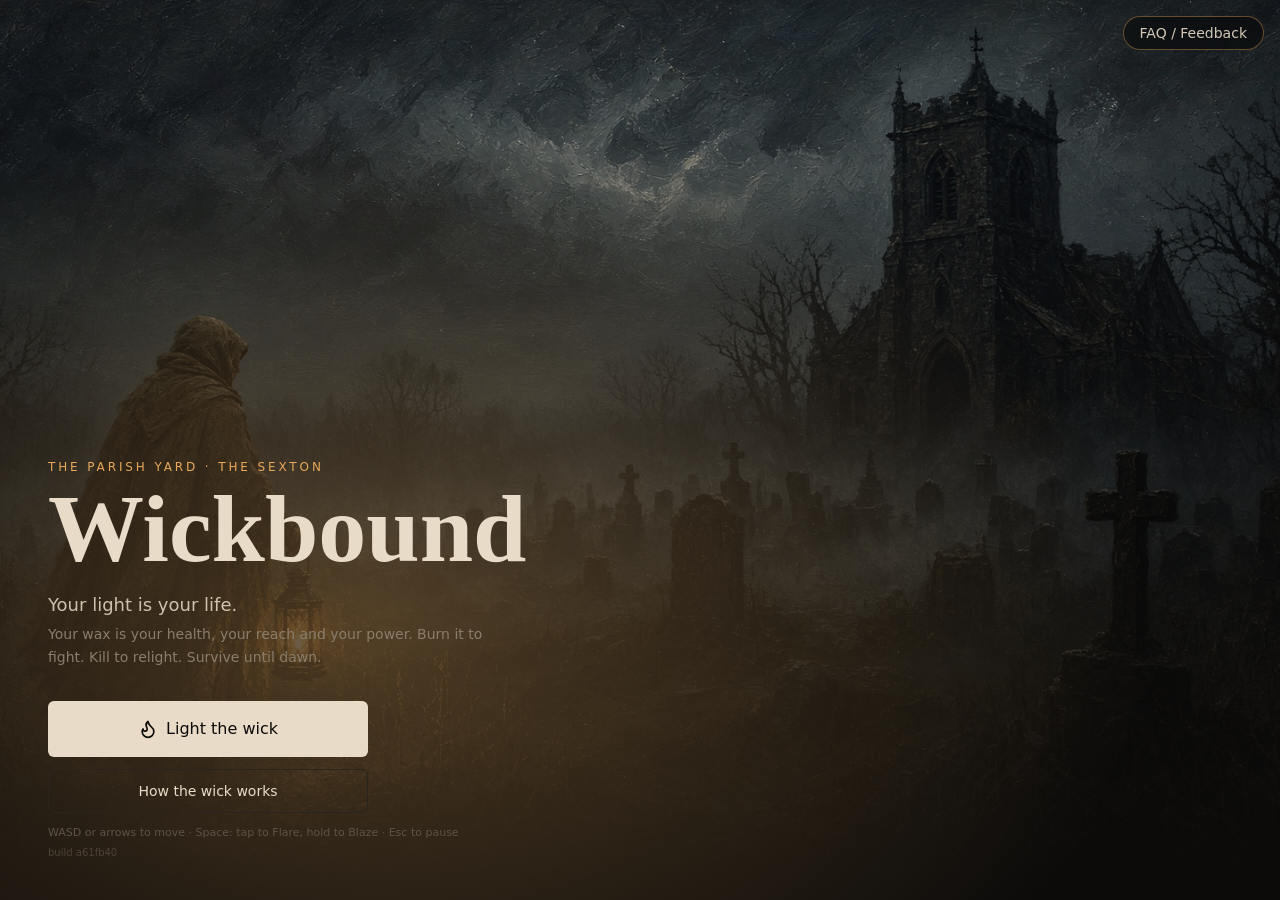
==== index.html @ 1c9b65f1 "Deploy playtest slice a61fb40" ====
<!doctype html>
<html lang="en">
  <head>
    <meta charset="utf-8" />
    <meta name="viewport" content="width=device-width, initial-scale=1, viewport-fit=cover" />
    <meta name="theme-color" content="#0c0b0a" />
    <meta name="description" content="Wickbound: your light is your life. Burn wax to fight, kill to relight, and survive the parish yard until dawn." />
    <title>Wickbound (playtest slice)</title>
    <link rel="icon" type="image/svg+xml" href="./favicon.svg" />
    <script type="module" crossorigin src="./assets/index-CONWJl7q.js"></script>
    <link rel="stylesheet" crossorigin href="./assets/index-BEbVkYG4.css">
  </head>
  <body>
    <div id="root"></div>
  </body>
</html>
---- assets/index-BEbVkYG4.css ----
/*! tailwindcss v4.3.3 | MIT License | https://tailwindcss.com */
@layer properties{@supports (((-webkit-hyphens:none)) and (not (margin-trim:inline))) or ((-moz-orient:inline) and (not (color:rgb(from red r g b)))){*,:before,:after,::backdrop{--tw-border-style:solid;--tw-gradient-position:initial;--tw-gradient-from:#0000;--tw-gradient-via:#0000;--tw-gradient-to:#0000;--tw-gradient-stops:initial;--tw-gradient-via-stops:initial;--tw-gradient-from-position:0%;--tw-gradient-via-position:50%;--tw-gradient-to-position:100%;--tw-leading:initial;--tw-font-weight:initial;--tw-tracking:initial;--tw-ordinal:initial;--tw-slashed-zero:initial;--tw-numeric-figure:initial;--tw-numeric-spacing:initial;--tw-numeric-fraction:initial;--tw-shadow:0 0 #0000;--tw-shadow-color:initial;--tw-shadow-alpha:100%;--tw-inset-shadow:0 0 #0000;--tw-inset-shadow-color:initial;--tw-inset-shadow-alpha:100%;--tw-ring-color:initial;--tw-ring-shadow:0 0 #0000;--tw-inset-ring-color:initial;--tw-inset-ring-shadow:0 0 #0000;--tw-ring-inset:initial;--tw-ring-offset-width:0px;--tw-ring-offset-color:#fff;--tw-ring-offset-shadow:0 0 #0000;--tw-outline-style:solid;--tw-blur:initial;--tw-brightness:initial;--tw-contrast:initial;--tw-grayscale:initial;--tw-hue-rotate:initial;--tw-invert:initial;--tw-opacity:initial;--tw-saturate:initial;--tw-sepia:initial;--tw-drop-shadow:initial;--tw-drop-shadow-color:initial;--tw-drop-shadow-alpha:100%;--tw-drop-shadow-size:initial;--tw-backdrop-blur:initial;--tw-backdrop-brightness:initial;--tw-backdrop-contrast:initial;--tw-backdrop-grayscale:initial;--tw-backdrop-hue-rotate:initial;--tw-backdrop-invert:initial;--tw-backdrop-opacity:initial;--tw-backdrop-saturate:initial;--tw-backdrop-sepia:initial;--tw-duration:initial;--tw-translate-x:0;--tw-translate-y:0;--tw-translate-z:0}}}@layer theme{:root,:host{--font-sans:"Source Sans 3", system-ui, sans-serif;--font-mono:ui-monospace, SFMono-Regular, Menlo, Monaco, Consolas, "Liberation Mono", "Courier New", monospace;--color-red-500:oklch(63.7% .237 25.331);--color-zinc-50:oklch(98.5% 0 none);--color-zinc-400:oklch(70.5% .015 286.067);--color-zinc-500:oklch(55.2% .016 285.938);--color-zinc-900:oklch(21% .006 285.885);--color-zinc-950:oklch(14.1% .005 285.823);--color-neutral-100:oklch(97% 0 none);--color-neutral-300:oklch(87% 0 none);--color-neutral-700:oklch(37.1% 0 none);--color-neutral-900:oklch(20.5% 0 none);--color-black:#000;--color-white:#fff;--spacing:.25rem;--container-xs:20rem;--container-sm:24rem;--container-md:28rem;--container-lg:32rem;--container-xl:36rem;--container-2xl:42rem;--container-3xl:48rem;--text-xs:.75rem;--text-xs--line-height:calc(1 / .75);--text-sm:.875rem;--text-sm--line-height:calc(1.25 / .875);--text-base:1rem;--text-base--line-height:calc(1.5 / 1);--text-lg:1.125rem;--text-lg--line-height:calc(1.75 / 1.125);--text-xl:1.25rem;--text-xl--line-height:calc(1.75 / 1.25);--text-2xl:1.5rem;--text-2xl--line-height:calc(2 / 1.5);--text-3xl:1.875rem;--text-3xl--line-height:calc(2.25 / 1.875);--text-4xl:2.25rem;--text-4xl--line-height:calc(2.5 / 2.25);--text-6xl:3.75rem;--text-6xl--line-height:1;--text-8xl:6rem;--text-8xl--line-height:1;--font-weight-medium:500;--font-weight-semibold:600;--font-weight-bold:700;--tracking-wide:.025em;--tracking-wider:.05em;--leading-snug:1.375;--leading-relaxed:1.625;--radius-sm:.25rem;--radius-md:.375rem;--radius-lg:.5rem;--radius-xl:.75rem;--radius-2xl:1rem;--animate-pulse:pulse 2s cubic-bezier(.4, 0, .6, 1) infinite;--default-transition-duration:.15s;--default-transition-timing-function:cubic-bezier(.4, 0, .2, 1);--default-font-family:var(--font-sans);--default-mono-font-family:var(--font-mono);--radius:.55rem;--color-background:#0c0b0a;--color-foreground:#e8dcc8;--color-surface:#161310;--color-muted:#8a7d6c;--color-subtle:#5c5348;--color-border:#2a241e;--color-ember:#c45c26;--color-wick:#e8a85a;--font-display:"Fraunces", Georgia, serif}}@layer base{*,:after,:before,::backdrop{box-sizing:border-box;border:0 solid;margin:0;padding:0}::file-selector-button{box-sizing:border-box;border:0 solid;margin:0;padding:0}html,:host{-webkit-text-size-adjust:100%;tab-size:4;line-height:1.5;font-family:var(--default-font-family,-apple-system, BlinkMacSystemFont, "Segoe UI", Roboto, "Helvetica Neue", "Noto Sans", Arial, sans-serif, "Apple Color Emoji", "Segoe UI Emoji", "Segoe UI Symbol", "Noto Color Emoji");font-feature-settings:var(--default-font-feature-settings,normal);font-variation-settings:var(--default-font-variation-settings,normal);-webkit-tap-highlight-color:transparent}hr{height:0;color:inherit;border-top-width:1px}abbr:where([title]){-webkit-text-decoration:underline dotted;text-decoration:underline dotted}h1,h2,h3,h4,h5,h6{font-size:inherit;font-weight:inherit}a{color:inherit;-webkit-text-decoration:inherit;-webkit-text-decoration:inherit;-webkit-text-decoration:inherit;-webkit-text-decoration:inherit;text-decoration:inherit}b,strong{font-weight:bolder}code,kbd,samp,pre{font-family:var(--default-mono-font-family,ui-monospace, SFMono-Regular, Menlo, Monaco, Consolas, "Liberation Mono", "Courier New", monospace);font-feature-settings:var(--default-mono-font-feature-settings,normal);font-variation-settings:var(--default-mono-font-variation-settings,normal);font-size:1em}small{font-size:80%}sub,sup{vertical-align:baseline;font-size:75%;line-height:0;position:relative}sub{bottom:-.25em}sup{top:-.5em}table{text-indent:0;border-color:inherit;border-collapse:collapse}:-moz-focusring:where(:not(iframe)){outline:auto}progress{vertical-align:baseline}summary{display:list-item}ol,ul,menu{list-style:none}img,svg,video,canvas,audio,iframe,embed,object{vertical-align:middle;display:block}img,video{max-width:100%;height:auto}button,input,select,optgroup,textarea{font:inherit;font-feature-settings:inherit;font-variation-settings:inherit;letter-spacing:inherit;color:inherit;opacity:1;background-color:#0000;border-radius:0}::file-selector-button{font:inherit;font-feature-settings:inherit;font-variation-settings:inherit;letter-spacing:inherit;color:inherit;opacity:1;background-color:#0000;border-radius:0}:where(select:is([multiple],[size])) optgroup{font-weight:bolder}:where(select:is([multiple],[size])) optgroup option{padding-inline-start:20px}::file-selector-button{margin-inline-end:4px}::placeholder{opacity:1}@supports (not ((-webkit-appearance:-apple-pay-button))) or (contain-intrinsic-size:1px){::placeholder{color:currentColor}@supports (color:color-mix(in lab, red, red)){::placeholder{color:color-mix(in oklab, currentcolor 50%, transparent)}}}textarea{resize:vertical}::-webkit-search-decoration{-webkit-appearance:none}::-webkit-date-and-time-value{min-height:1lh;text-align:inherit}::-webkit-datetime-edit{display:inline-flex}::-webkit-datetime-edit-fields-wrapper{padding:0}::-webkit-datetime-edit{padding-block:0}::-webkit-datetime-edit-year-field{padding-block:0}::-webkit-datetime-edit-month-field{padding-block:0}::-webkit-datetime-edit-day-field{padding-block:0}::-webkit-datetime-edit-hour-field{padding-block:0}::-webkit-datetime-edit-minute-field{padding-block:0}::-webkit-datetime-edit-second-field{padding-block:0}::-webkit-datetime-edit-millisecond-field{padding-block:0}::-webkit-datetime-edit-meridiem-field{padding-block:0}::-webkit-calendar-picker-indicator{line-height:1}:-moz-ui-invalid{box-shadow:none}button,input:where([type=button],[type=reset],[type=submit]){appearance:button}::file-selector-button{appearance:button}::-webkit-inner-spin-button{height:auto}::-webkit-outer-spin-button{height:auto}[hidden]:where(:not([hidden=until-found])){display:none!important}button:not(:disabled),[role=button]:not(:disabled){cursor:pointer}html,body,#root{background:var(--color-background);height:100%;color:var(--color-foreground)}body{font-family:var(--font-sans)}}@layer components;@layer utilities{.pointer-events-auto{pointer-events:auto}.pointer-events-none{pointer-events:none}.visible{visibility:visible}.absolute{position:absolute}.fixed{position:fixed}.relative{position:relative}.static{position:static}.inset-0{inset:0}.inset-x-0{inset-inline:0}.inset-y-0{inset-block:0}.top-4{top:calc(var(--spacing) * 4)}.top-\[38\%\]{top:38%}.right-4{right:calc(var(--spacing) * 4)}.z-10{z-index:10}.z-20{z-index:20}.z-30{z-index:30}.mx-auto{margin-inline:auto}.mt-1{margin-top:var(--spacing)}.mt-2{margin-top:calc(var(--spacing) * 2)}.mt-3{margin-top:calc(var(--spacing) * 3)}.mt-4{margin-top:calc(var(--spacing) * 4)}.mt-5{margin-top:calc(var(--spacing) * 5)}.mt-6{margin-top:calc(var(--spacing) * 6)}.mt-8{margin-top:calc(var(--spacing) * 8)}.mt-10{margin-top:calc(var(--spacing) * 10)}.mt-auto{margin-top:auto}.mb-1{margin-bottom:var(--spacing)}.ml-auto{margin-left:auto}.flex{display:flex}.grid{display:grid}.hidden{display:none}.inline{display:inline}.inline-block{display:inline-block}.inline-flex{display:inline-flex}.table{display:table}.size-4{width:calc(var(--spacing) * 4);height:calc(var(--spacing) * 4)}.size-5{width:calc(var(--spacing) * 5);height:calc(var(--spacing) * 5)}.size-10{width:calc(var(--spacing) * 10);height:calc(var(--spacing) * 10)}.h-1\.5{height:calc(var(--spacing) * 1.5)}.h-2{height:calc(var(--spacing) * 2)}.h-3{height:calc(var(--spacing) * 3)}.h-6{height:calc(var(--spacing) * 6)}.h-8{height:calc(var(--spacing) * 8)}.h-9{height:calc(var(--spacing) * 9)}.h-11{height:calc(var(--spacing) * 11)}.h-14{height:calc(var(--spacing) * 14)}.h-dvh{height:100dvh}.h-full{height:100%}.min-h-11{min-height:calc(var(--spacing) * 11)}.min-h-dvh{min-height:100dvh}.min-h-screen{min-height:100vh}.w-1{width:var(--spacing)}.w-1\.5{width:calc(var(--spacing) * 1.5)}.w-8{width:calc(var(--spacing) * 8)}.w-40{width:calc(var(--spacing) * 40)}.w-48{width:calc(var(--spacing) * 48)}.w-full{width:100%}.w-px{width:1px}.max-w-2xl{max-width:var(--container-2xl)}.max-w-3xl{max-width:var(--container-3xl)}.max-w-\[95vw\]{max-width:95vw}.max-w-lg{max-width:var(--container-lg)}.max-w-md{max-width:var(--container-md)}.max-w-sm{max-width:var(--container-sm)}.max-w-xl{max-width:var(--container-xl)}.max-w-xs{max-width:var(--container-xs)}.flex-1{flex:1}.animate-pulse{animation:var(--animate-pulse)}.cursor-pointer{cursor:pointer}.touch-manipulation{touch-action:manipulation}.touch-none{touch-action:none}.grid-cols-3{grid-template-columns:repeat(3,minmax(0,1fr))}.flex-col{flex-direction:column}.flex-wrap{flex-wrap:wrap}.place-items-center{place-items:center}.items-center{align-items:center}.items-end{align-items:flex-end}.items-start{align-items:flex-start}.justify-between{justify-content:space-between}.justify-center{justify-content:center}.justify-end{justify-content:flex-end}.gap-1{gap:var(--spacing)}.gap-2{gap:calc(var(--spacing) * 2)}.gap-3{gap:calc(var(--spacing) * 3)}.gap-4{gap:calc(var(--spacing) * 4)}.gap-\[2px\]{gap:2px}.overflow-hidden{overflow:hidden}.overflow-y-auto{overflow-y:auto}.rounded{border-radius:var(--radius)}.rounded-2xl{border-radius:var(--radius-2xl)}.rounded-full{border-radius:2147483647px}.rounded-lg{border-radius:var(--radius-lg)}.rounded-md{border-radius:var(--radius-md)}.rounded-sm{border-radius:var(--radius-sm)}.rounded-xl{border-radius:var(--radius-xl)}.border{border-style:var(--tw-border-style);border-width:1px}.border-\[\#6b645c\]{border-color:#6b645c}.border-\[\#d9442a\]{border-color:#d9442a}.border-\[\#d9442a\]\/50{border-color:oklab(59.7178% .160545 .101545/.5)}.border-\[\#d9442a\]\/70{border-color:oklab(59.7178% .160545 .101545/.7)}.border-\[\#e2552b\]\/60{border-color:oklab(63.1368% .147766 .10993/.6)}.border-\[\#f0b45c\]{border-color:#f0b45c}.border-\[\#f0b45c\]\/50{border-color:oklab(80.8539% .0330488 .121495/.5)}.border-\[\#f0b45c\]\/70{border-color:oklab(80.8539% .0330488 .121495/.7)}.border-\[\#fff0c2\]{border-color:#fff0c2}.border-border{border-color:var(--color-border)}.border-neutral-300{border-color:var(--color-neutral-300)}.border-white\/15{border-color:#ffffff26}@supports (color:color-mix(in lab, red, red)){.border-white\/15{border-color:color-mix(in oklab, var(--color-white) 15%, transparent)}}.border-wick\/40{border-color:#e8a85a66}@supports (color:color-mix(in lab, red, red)){.border-wick\/40{border-color:color-mix(in oklab, var(--color-wick) 40%, transparent)}}.border-wick\/60{border-color:#e8a85a99}@supports (color:color-mix(in lab, red, red)){.border-wick\/60{border-color:color-mix(in oklab, var(--color-wick) 60%, transparent)}}.border-wick\/70{border-color:#e8a85ab3}@supports (color:color-mix(in lab, red, red)){.border-wick\/70{border-color:color-mix(in oklab, var(--color-wick) 70%, transparent)}}.bg-\[\#3a3632\]{background-color:#3a3632}.bg-\[\#b08cff\]{background-color:#b08cff}.bg-\[\#b8321c\]{background-color:#b8321c}.bg-\[\#b8321c\]\/15{background-color:oklab(52.0861% .147776 .0922672/.15)}.bg-\[\#b8321c\]\/30{background-color:oklab(52.0861% .147776 .0922672/.3)}.bg-\[\#e2552b\]\/15{background-color:oklab(63.1368% .147766 .10993/.15)}.bg-\[\#f0b45c\]{background-color:#f0b45c}.bg-\[\#f0b45c\]\/10{background-color:oklab(80.8539% .0330488 .121495/.1)}.bg-\[\#f0b45c\]\/15{background-color:oklab(80.8539% .0330488 .121495/.15)}.bg-\[\#ff7a4a\]{background-color:#ff7a4a}.bg-\[\#ff9a52\]{background-color:#ff9a52}.bg-\[\#fff0c2\]{background-color:#fff0c2}.bg-background{background-color:var(--color-background)}.bg-background\/60{background-color:#0c0b0a99}@supports (color:color-mix(in lab, red, red)){.bg-background\/60{background-color:color-mix(in oklab, var(--color-background) 60%, transparent)}}.bg-black\/10{background-color:#0000001a}@supports (color:color-mix(in lab, red, red)){.bg-black\/10{background-color:color-mix(in oklab, var(--color-black) 10%, transparent)}}.bg-black\/40{background-color:#0006}@supports (color:color-mix(in lab, red, red)){.bg-black\/40{background-color:color-mix(in oklab, var(--color-black) 40%, transparent)}}.bg-black\/45{background-color:#00000073}@supports (color:color-mix(in lab, red, red)){.bg-black\/45{background-color:color-mix(in oklab, var(--color-black) 45%, transparent)}}.bg-black\/50{background-color:#00000080}@supports (color:color-mix(in lab, red, red)){.bg-black\/50{background-color:color-mix(in oklab, var(--color-black) 50%, transparent)}}.bg-black\/55{background-color:#0000008c}@supports (color:color-mix(in lab, red, red)){.bg-black\/55{background-color:color-mix(in oklab, var(--color-black) 55%, transparent)}}.bg-black\/60{background-color:#0009}@supports (color:color-mix(in lab, red, red)){.bg-black\/60{background-color:color-mix(in oklab, var(--color-black) 60%, transparent)}}.bg-black\/70{background-color:#000000b3}@supports (color:color-mix(in lab, red, red)){.bg-black\/70{background-color:color-mix(in oklab, var(--color-black) 70%, transparent)}}.bg-foreground{background-color:var(--color-foreground)}.bg-surface{background-color:var(--color-surface)}.bg-surface\/70{background-color:#161310b3}@supports (color:color-mix(in lab, red, red)){.bg-surface\/70{background-color:color-mix(in oklab, var(--color-surface) 70%, transparent)}}.bg-surface\/95{background-color:#161310f2}@supports (color:color-mix(in lab, red, red)){.bg-surface\/95{background-color:color-mix(in oklab, var(--color-surface) 95%, transparent)}}.bg-white\/15{background-color:#ffffff26}@supports (color:color-mix(in lab, red, red)){.bg-white\/15{background-color:color-mix(in oklab, var(--color-white) 15%, transparent)}}.bg-white\/25{background-color:#ffffff40}@supports (color:color-mix(in lab, red, red)){.bg-white\/25{background-color:color-mix(in oklab, var(--color-white) 25%, transparent)}}.bg-white\/50{background-color:#ffffff80}@supports (color:color-mix(in lab, red, red)){.bg-white\/50{background-color:color-mix(in oklab, var(--color-white) 50%, transparent)}}.bg-wick\/15{background-color:#e8a85a26}@supports (color:color-mix(in lab, red, red)){.bg-wick\/15{background-color:color-mix(in oklab, var(--color-wick) 15%, transparent)}}.bg-zinc-50{background-color:var(--color-zinc-50)}.bg-gradient-to-r{--tw-gradient-position:to right in oklab;background-image:linear-gradient(var(--tw-gradient-stops))}.bg-gradient-to-t{--tw-gradient-position:to top in oklab;background-image:linear-gradient(var(--tw-gradient-stops))}.bg-\[radial-gradient\(ellipse_at_30\%_70\%\,rgba\(232\,168\,90\,0\.28\)\,transparent_60\%\)\]{background-image:radial-gradient(at 30% 70%,#e8a85a47,#0000 60%)}.from-\[\#5a0e06\]{--tw-gradient-from:#5a0e06;--tw-gradient-stops:var(--tw-gradient-via-stops,var(--tw-gradient-position), var(--tw-gradient-from) var(--tw-gradient-from-position), var(--tw-gradient-to) var(--tw-gradient-to-position))}.from-\[\#6c4fc4\]{--tw-gradient-from:#6c4fc4;--tw-gradient-stops:var(--tw-gradient-via-stops,var(--tw-gradient-position), var(--tw-gradient-from) var(--tw-gradient-from-position), var(--tw-gradient-to) var(--tw-gradient-to-position))}.from-\[\#7a1c0c\]{--tw-gradient-from:#7a1c0c;--tw-gradient-stops:var(--tw-gradient-via-stops,var(--tw-gradient-position), var(--tw-gradient-from) var(--tw-gradient-from-position), var(--tw-gradient-to) var(--tw-gradient-to-position))}.from-\[\#c9772e\]{--tw-gradient-from:#c9772e;--tw-gradient-stops:var(--tw-gradient-via-stops,var(--tw-gradient-position), var(--tw-gradient-from) var(--tw-gradient-from-position), var(--tw-gradient-to) var(--tw-gradient-to-position))}.from-background{--tw-gradient-from:var(--color-background);--tw-gradient-stops:var(--tw-gradient-via-stops,var(--tw-gradient-position), var(--tw-gradient-from) var(--tw-gradient-from-position), var(--tw-gradient-to) var(--tw-gradient-to-position))}.via-\[\#c4401c\]{--tw-gradient-via:#c4401c;--tw-gradient-via-stops:var(--tw-gradient-position), var(--tw-gradient-from) var(--tw-gradient-from-position), var(--tw-gradient-via) var(--tw-gradient-via-position), var(--tw-gradient-to) var(--tw-gradient-to-position);--tw-gradient-stops:var(--tw-gradient-via-stops)}.via-\[\#f0b45c\]{--tw-gradient-via:#f0b45c;--tw-gradient-via-stops:var(--tw-gradient-position), var(--tw-gradient-from) var(--tw-gradient-from-position), var(--tw-gradient-via) var(--tw-gradient-via-position), var(--tw-gradient-to) var(--tw-gradient-to-position);--tw-gradient-stops:var(--tw-gradient-via-stops)}.via-background\/60{--tw-gradient-via:#0c0b0a99}@supports (color:color-mix(in lab, red, red)){.via-background\/60{--tw-gradient-via:color-mix(in oklab, var(--color-background) 60%, transparent)}}.via-background\/60{--tw-gradient-via-stops:var(--tw-gradient-position), var(--tw-gradient-from) var(--tw-gradient-from-position), var(--tw-gradient-via) var(--tw-gradient-via-position), var(--tw-gradient-to) var(--tw-gradient-to-position);--tw-gradient-stops:var(--tw-gradient-via-stops)}.to-\[\#a3200e\]{--tw-gradient-to:#a3200e;--tw-gradient-stops:var(--tw-gradient-via-stops,var(--tw-gradient-position), var(--tw-gradient-from) var(--tw-gradient-from-position), var(--tw-gradient-to) var(--tw-gradient-to-position))}.to-\[\#d9c8ff\]{--tw-gradient-to:#d9c8ff;--tw-gradient-stops:var(--tw-gradient-via-stops,var(--tw-gradient-position), var(--tw-gradient-from) var(--tw-gradient-from-position), var(--tw-gradient-to) var(--tw-gradient-to-position))}.to-\[\#ff7a3a\]{--tw-gradient-to:#ff7a3a;--tw-gradient-stops:var(--tw-gradient-via-stops,var(--tw-gradient-position), var(--tw-gradient-from) var(--tw-gradient-from-position), var(--tw-gradient-to) var(--tw-gradient-to-position))}.to-\[\#fff0c2\]{--tw-gradient-to:#fff0c2;--tw-gradient-stops:var(--tw-gradient-via-stops,var(--tw-gradient-position), var(--tw-gradient-from) var(--tw-gradient-from-position), var(--tw-gradient-to) var(--tw-gradient-to-position))}.to-transparent{--tw-gradient-to:transparent;--tw-gradient-stops:var(--tw-gradient-via-stops,var(--tw-gradient-position), var(--tw-gradient-from) var(--tw-gradient-from-position), var(--tw-gradient-to) var(--tw-gradient-to-position))}.object-cover{object-fit:cover}.object-\[center_30\%\]{object-position:center 30%}.p-2{padding:calc(var(--spacing) * 2)}.p-3{padding:calc(var(--spacing) * 3)}.p-4{padding:calc(var(--spacing) * 4)}.p-6{padding:calc(var(--spacing) * 6)}.px-1\.5{padding-inline:calc(var(--spacing) * 1.5)}.px-2{padding-inline:calc(var(--spacing) * 2)}.px-2\.5{padding-inline:calc(var(--spacing) * 2.5)}.px-3{padding-inline:calc(var(--spacing) * 3)}.px-4{padding-inline:calc(var(--spacing) * 4)}.px-5{padding-inline:calc(var(--spacing) * 5)}.px-6{padding-inline:calc(var(--spacing) * 6)}.py-0\.5{padding-block:calc(var(--spacing) * .5)}.py-1{padding-block:var(--spacing)}.py-1\.5{padding-block:calc(var(--spacing) * 1.5)}.py-2{padding-block:calc(var(--spacing) * 2)}.py-3{padding-block:calc(var(--spacing) * 3)}.py-10{padding-block:calc(var(--spacing) * 10)}.pt-3{padding-top:calc(var(--spacing) * 3)}.pt-16{padding-top:calc(var(--spacing) * 16)}.pb-10{padding-bottom:calc(var(--spacing) * 10)}.text-center{text-align:center}.text-left{text-align:left}.text-right{text-align:right}.font-display{font-family:var(--font-display)}.text-2xl{font-size:var(--text-2xl);line-height:var(--tw-leading,var(--text-2xl--line-height))}.text-3xl{font-size:var(--text-3xl);line-height:var(--tw-leading,var(--text-3xl--line-height))}.text-4xl{font-size:var(--text-4xl);line-height:var(--tw-leading,var(--text-4xl--line-height))}.text-6xl{font-size:var(--text-6xl);line-height:var(--tw-leading,var(--text-6xl--line-height))}.text-base{font-size:var(--text-base);line-height:var(--tw-leading,var(--text-base--line-height))}.text-lg{font-size:var(--text-lg);line-height:var(--tw-leading,var(--text-lg--line-height))}.text-sm{font-size:var(--text-sm);line-height:var(--tw-leading,var(--text-sm--line-height))}.text-xl{font-size:var(--text-xl);line-height:var(--tw-leading,var(--text-xl--line-height))}.text-xs{font-size:var(--text-xs);line-height:var(--tw-leading,var(--text-xs--line-height))}.text-\[9px\]{font-size:9px}.text-\[10px\]{font-size:10px}.text-\[11px\]{font-size:11px}.leading-\[0\.95\]{--tw-leading:.95;line-height:.95}.leading-relaxed{--tw-leading:var(--leading-relaxed);line-height:var(--leading-relaxed)}.leading-snug{--tw-leading:var(--leading-snug);line-height:var(--leading-snug)}.font-bold{--tw-font-weight:var(--font-weight-bold);font-weight:var(--font-weight-bold)}.font-medium{--tw-font-weight:var(--font-weight-medium);font-weight:var(--font-weight-medium)}.font-semibold{--tw-font-weight:var(--font-weight-semibold);font-weight:var(--font-weight-semibold)}.tracking-\[0\.12em\]{--tw-tracking:.12em;letter-spacing:.12em}.tracking-\[0\.14em\]{--tw-tracking:.14em;letter-spacing:.14em}.tracking-\[0\.16em\]{--tw-tracking:.16em;letter-spacing:.16em}.tracking-\[0\.22em\]{--tw-tracking:.22em;letter-spacing:.22em}.tracking-\[0\.24em\]{--tw-tracking:.24em;letter-spacing:.24em}.tracking-wide{--tw-tracking:var(--tracking-wide);letter-spacing:var(--tracking-wide)}.tracking-wider{--tw-tracking:var(--tracking-wider);letter-spacing:var(--tracking-wider)}.break-words{overflow-wrap:break-word}.whitespace-nowrap{white-space:nowrap}.text-\[\#1a120a\]{color:#1a120a}.text-\[\#d8d2ca\]{color:#d8d2ca}.text-\[\#d9c8ff\]{color:#d9c8ff}.text-\[\#f3e6c8\]{color:#f3e6c8}.text-\[\#ff7a4a\]{color:#ff7a4a}.text-\[\#ff8a5c\]{color:#ff8a5c}.text-\[\#ff8a8a\]{color:#ff8a8a}.text-\[\#ff9a73\]{color:#ff9a73}.text-\[\#ffb59a\]{color:#ffb59a}.text-\[\#ffc98a\]{color:#ffc98a}.text-\[\#ffd98f\]{color:#ffd98f}.text-\[\#ffe3a8\]{color:#ffe3a8}.text-\[\#ffe6da\]{color:#ffe6da}.text-\[\#fff0c2\]{color:#fff0c2}.text-background{color:var(--color-background)}.text-foreground{color:var(--color-foreground)}.text-foreground\/30{color:#e8dcc84d}@supports (color:color-mix(in lab, red, red)){.text-foreground\/30{color:color-mix(in oklab, var(--color-foreground) 30%, transparent)}}.text-foreground\/40{color:#e8dcc866}@supports (color:color-mix(in lab, red, red)){.text-foreground\/40{color:color-mix(in oklab, var(--color-foreground) 40%, transparent)}}.text-foreground\/60{color:#e8dcc899}@supports (color:color-mix(in lab, red, red)){.text-foreground\/60{color:color-mix(in oklab, var(--color-foreground) 60%, transparent)}}.text-foreground\/70{color:#e8dcc8b3}@supports (color:color-mix(in lab, red, red)){.text-foreground\/70{color:color-mix(in oklab, var(--color-foreground) 70%, transparent)}}.text-foreground\/80{color:#e8dcc8cc}@supports (color:color-mix(in lab, red, red)){.text-foreground\/80{color:color-mix(in oklab, var(--color-foreground) 80%, transparent)}}.text-foreground\/85{color:#e8dcc8d9}@supports (color:color-mix(in lab, red, red)){.text-foreground\/85{color:color-mix(in oklab, var(--color-foreground) 85%, transparent)}}.text-foreground\/90{color:#e8dcc8e6}@supports (color:color-mix(in lab, red, red)){.text-foreground\/90{color:color-mix(in oklab, var(--color-foreground) 90%, transparent)}}.text-muted{color:var(--color-muted)}.text-red-500{color:var(--color-red-500)}.text-subtle{color:var(--color-subtle)}.text-subtle\/70{color:#5c5348b3}@supports (color:color-mix(in lab, red, red)){.text-subtle\/70{color:color-mix(in oklab, var(--color-subtle) 70%, transparent)}}.text-wick{color:var(--color-wick)}.text-zinc-500{color:var(--color-zinc-500)}.text-zinc-900{color:var(--color-zinc-900)}.uppercase{text-transform:uppercase}.tabular-nums{--tw-numeric-spacing:tabular-nums;font-variant-numeric:var(--tw-ordinal,) var(--tw-slashed-zero,) var(--tw-numeric-figure,) var(--tw-numeric-spacing,) var(--tw-numeric-fraction,)}.underline{text-decoration-line:underline}.decoration-dotted{text-decoration-style:dotted}.underline-offset-2{text-underline-offset:2px}.underline-offset-4{text-underline-offset:4px}.accent-\[\#e8a85a\]{accent-color:#e8a85a}.opacity-45{opacity:.45}.opacity-70{opacity:.7}.opacity-80{opacity:.8}.opacity-90{opacity:.9}.shadow-2xl{--tw-shadow:0 25px 50px -12px var(--tw-shadow-color,#00000040);box-shadow:var(--tw-inset-shadow), var(--tw-inset-ring-shadow), var(--tw-ring-offset-shadow), var(--tw-ring-shadow), var(--tw-shadow)}.shadow-\[0_0_6px_\#f0b45c\]{--tw-shadow:0 0 6px var(--tw-shadow-color,#f0b45c);box-shadow:var(--tw-inset-shadow), var(--tw-inset-ring-shadow), var(--tw-ring-offset-shadow), var(--tw-ring-shadow), var(--tw-shadow)}.shadow-\[0_0_24px_rgba\(240\,180\,92\,0\.45\)\]{--tw-shadow:0 0 24px var(--tw-shadow-color,#f0b45c73);box-shadow:var(--tw-inset-shadow), var(--tw-inset-ring-shadow), var(--tw-ring-offset-shadow), var(--tw-ring-shadow), var(--tw-shadow)}.ring,.ring-1{--tw-ring-shadow:var(--tw-ring-inset,) 0 0 0 calc(1px + var(--tw-ring-offset-width)) var(--tw-ring-color,currentcolor);box-shadow:var(--tw-inset-shadow), var(--tw-inset-ring-shadow), var(--tw-ring-offset-shadow), var(--tw-ring-shadow), var(--tw-shadow)}.ring-\[\#bfa6ff\]\/40{--tw-ring-color:oklab(78.0202% .0560282 -.113566/.4)}.ring-\[\#f0b45c\]\/40{--tw-ring-color:oklab(80.8539% .0330488 .121495/.4)}.ring-\[\#ff8a8a\]\/60{--tw-ring-color:oklab(76.1477% .13273 .0507945/.6)}.ring-white\/10{--tw-ring-color:#ffffff1a}@supports (color:color-mix(in lab, red, red)){.ring-white\/10{--tw-ring-color:color-mix(in oklab, var(--color-white) 10%, transparent)}}.outline{outline-style:var(--tw-outline-style);outline-width:1px}.drop-shadow{--tw-drop-shadow-size:drop-shadow(0 1px 2px var(--tw-drop-shadow-color,#0000001a)) drop-shadow(0 1px 1px var(--tw-drop-shadow-color,#0000000f));--tw-drop-shadow:drop-shadow(0 1px 2px #0000001a) drop-shadow(0 1px 1px #0000000f);filter:var(--tw-blur,) var(--tw-brightness,) var(--tw-contrast,) var(--tw-grayscale,) var(--tw-hue-rotate,) var(--tw-invert,) var(--tw-saturate,) var(--tw-sepia,) var(--tw-drop-shadow,)}.backdrop-blur{--tw-backdrop-blur:blur(8px);-webkit-backdrop-filter:var(--tw-backdrop-blur,) var(--tw-backdrop-brightness,) var(--tw-backdrop-contrast,) var(--tw-backdrop-grayscale,) var(--tw-backdrop-hue-rotate,) var(--tw-backdrop-invert,) var(--tw-backdrop-opacity,) var(--tw-backdrop-saturate,) var(--tw-backdrop-sepia,);backdrop-filter:var(--tw-backdrop-blur,) var(--tw-backdrop-brightness,) var(--tw-backdrop-contrast,) var(--tw-backdrop-grayscale,) var(--tw-backdrop-hue-rotate,) var(--tw-backdrop-invert,) var(--tw-backdrop-opacity,) var(--tw-backdrop-saturate,) var(--tw-backdrop-sepia,)}.backdrop-blur-\[2px\]{--tw-backdrop-blur:blur(2px);-webkit-backdrop-filter:var(--tw-backdrop-blur,) var(--tw-backdrop-brightness,) var(--tw-backdrop-contrast,) var(--tw-backdrop-grayscale,) var(--tw-backdrop-hue-rotate,) var(--tw-backdrop-invert,) var(--tw-backdrop-opacity,) var(--tw-backdrop-saturate,) var(--tw-backdrop-sepia,);backdrop-filter:var(--tw-backdrop-blur,) var(--tw-backdrop-brightness,) var(--tw-backdrop-contrast,) var(--tw-backdrop-grayscale,) var(--tw-backdrop-hue-rotate,) var(--tw-backdrop-invert,) var(--tw-backdrop-opacity,) var(--tw-backdrop-saturate,) var(--tw-backdrop-sepia,)}.transition{transition-property:color,background-color,border-color,outline-color,text-decoration-color,fill,stroke,--tw-gradient-from,--tw-gradient-via,--tw-gradient-to,opacity,box-shadow,transform,translate,scale,rotate,filter,-webkit-backdrop-filter,backdrop-filter,display,content-visibility,overlay,pointer-events;transition-timing-function:var(--tw-ease,var(--default-transition-timing-function));transition-duration:var(--tw-duration,var(--default-transition-duration))}.transition-\[width\]{transition-property:width;transition-timing-function:var(--tw-ease,var(--default-transition-timing-function));transition-duration:var(--tw-duration,var(--default-transition-duration))}.transition-colors{transition-property:color,background-color,border-color,outline-color,text-decoration-color,fill,stroke,--tw-gradient-from,--tw-gradient-via,--tw-gradient-to;transition-timing-function:var(--tw-ease,var(--default-transition-timing-function));transition-duration:var(--tw-duration,var(--default-transition-duration))}.transition-opacity{transition-property:opacity;transition-timing-function:var(--tw-ease,var(--default-transition-timing-function));transition-duration:var(--tw-duration,var(--default-transition-duration))}.duration-100{--tw-duration:.1s;transition-duration:.1s}.duration-150{--tw-duration:.15s;transition-duration:.15s}.select-all{-webkit-user-select:all;user-select:all}.select-none{-webkit-user-select:none;user-select:none}@media (hover:hover){.hover\:-translate-y-0\.5:hover{--tw-translate-y:calc(var(--spacing) * -.5);translate:var(--tw-translate-x) var(--tw-translate-y)}.hover\:border-muted:hover{border-color:var(--color-muted)}.hover\:border-wick:hover{border-color:var(--color-wick)}.hover\:bg-\[\#b8321c\]\/20:hover{background-color:oklab(52.0861% .147776 .0922672/.2)}.hover\:bg-ember:hover{background-color:var(--color-ember)}.hover\:bg-neutral-100:hover{background-color:var(--color-neutral-100)}.hover\:bg-surface:hover{background-color:var(--color-surface)}.hover\:text-foreground:hover{color:var(--color-foreground)}.hover\:text-wick:hover{color:var(--color-wick)}.hover\:underline:hover{text-decoration-line:underline}}.disabled\:cursor-wait:disabled{cursor:wait}.disabled\:no-underline:disabled{text-decoration-line:none}.disabled\:opacity-50:disabled{opacity:.5}@media (width>=40rem){.sm\:inline{display:inline}.sm\:w-56{width:calc(var(--spacing) * 56)}.sm\:grid-cols-2{grid-template-columns:repeat(2,minmax(0,1fr))}.sm\:grid-cols-3{grid-template-columns:repeat(3,minmax(0,1fr))}.sm\:p-4{padding:calc(var(--spacing) * 4)}.sm\:px-12{padding-inline:calc(var(--spacing) * 12)}.sm\:text-3xl{font-size:var(--text-3xl);line-height:var(--tw-leading,var(--text-3xl--line-height))}.sm\:text-8xl{font-size:var(--text-8xl);line-height:var(--tw-leading,var(--text-8xl--line-height))}}@media (prefers-color-scheme:dark){.dark\:border-neutral-700{border-color:var(--color-neutral-700)}.dark\:bg-white\/20{background-color:#fff3}@supports (color:color-mix(in lab, red, red)){.dark\:bg-white\/20{background-color:color-mix(in oklab, var(--color-white) 20%, transparent)}}.dark\:bg-zinc-950{background-color:var(--color-zinc-950)}.dark\:text-zinc-50{color:var(--color-zinc-50)}.dark\:text-zinc-400{color:var(--color-zinc-400)}@media (hover:hover){.dark\:hover\:bg-neutral-900:hover{background-color:var(--color-neutral-900)}}}@media (pointer:coarse){.\[\@media\(pointer\:coarse\)\]\:block{display:block}}}.font-display{font-family:var(--font-display)}@property --tw-border-style{syntax:"*";inherits:false;initial-value:solid}@property --tw-gradient-position{syntax:"*";inherits:false}@property --tw-gradient-from{syntax:"<color>";inherits:false;initial-value:#0000}@property --tw-gradient-via{syntax:"<color>";inherits:false;initial-value:#0000}@property --tw-gradient-to{syntax:"<color>";inherits:false;initial-value:#0000}@property --tw-gradient-stops{syntax:"*";inherits:false}@property --tw-gradient-via-stops{syntax:"*";inherits:false}@property --tw-gradient-from-position{syntax:"<length-percentage>";inherits:false;initial-value:0%}@property --tw-gradient-via-position{syntax:"<length-percentage>";inherits:false;initial-value:50%}@property --tw-gradient-to-position{syntax:"<length-percentage>";inherits:false;initial-value:100%}@property --tw-leading{syntax:"*";inherits:false}@property --tw-font-weight{syntax:"*";inherits:false}@property --tw-tracking{syntax:"*";inherits:false}@property --tw-ordinal{syntax:"*";inherits:false}@property --tw-slashed-zero{syntax:"*";inherits:false}@property --tw-numeric-figure{syntax:"*";inherits:false}@property --tw-numeric-spacing{syntax:"*";inherits:false}@property --tw-numeric-fraction{syntax:"*";inherits:false}@property --tw-shadow{syntax:"*";inherits:false;initial-value:0 0 #0000}@property --tw-shadow-color{syntax:"*";inherits:false}@property --tw-shadow-alpha{syntax:"<percentage>";inherits:false;initial-value:100%}@property --tw-inset-shadow{syntax:"*";inherits:false;initial-value:0 0 #0000}@property --tw-inset-shadow-color{syntax:"*";inherits:false}@property --tw-inset-shadow-alpha{syntax:"<percentage>";inherits:false;initial-value:100%}@property --tw-ring-color{syntax:"*";inherits:false}@property --tw-ring-shadow{syntax:"*";inherits:false;initial-value:0 0 #0000}@property --tw-inset-ring-color{syntax:"*";inherits:false}@property --tw-inset-ring-shadow{syntax:"*";inherits:false;initial-value:0 0 #0000}@property --tw-ring-inset{syntax:"*";inherits:false}@property --tw-ring-offset-width{syntax:"<length>";inherits:false;initial-value:0}@property --tw-ring-offset-color{syntax:"*";inherits:false;initial-value:#fff}@property --tw-ring-offset-shadow{syntax:"*";inherits:false;initial-value:0 0 #0000}@property --tw-outline-style{syntax:"*";inherits:false;initial-value:solid}@property --tw-blur{syntax:"*";inherits:false}@property --tw-brightness{syntax:"*";inherits:false}@property --tw-contrast{syntax:"*";inherits:false}@property --tw-grayscale{syntax:"*";inherits:false}@property --tw-hue-rotate{syntax:"*";inherits:false}@property --tw-invert{syntax:"*";inherits:false}@property --tw-opacity{syntax:"*";inherits:false}@property --tw-saturate{syntax:"*";inherits:false}@property --tw-sepia{syntax:"*";inherits:false}@property --tw-drop-shadow{syntax:"*";inherits:false}@property --tw-drop-shadow-color{syntax:"*";inherits:false}@property --tw-drop-shadow-alpha{syntax:"<percentage>";inherits:false;initial-value:100%}@property --tw-drop-shadow-size{syntax:"*";inherits:false}@property --tw-backdrop-blur{syntax:"*";inherits:false}@property --tw-backdrop-brightness{syntax:"*";inherits:false}@property --tw-backdrop-contrast{syntax:"*";inherits:false}@property --tw-backdrop-grayscale{syntax:"*";inherits:false}@property --tw-backdrop-hue-rotate{syntax:"*";inherits:false}@property --tw-backdrop-invert{syntax:"*";inherits:false}@property --tw-backdrop-opacity{syntax:"*";inherits:false}@property --tw-backdrop-saturate{syntax:"*";inherits:false}@property --tw-backdrop-sepia{syntax:"*";inherits:false}@property --tw-duration{syntax:"*";inherits:false}@property --tw-translate-x{syntax:"*";inherits:false;initial-value:0}@property --tw-translate-y{syntax:"*";inherits:false;initial-value:0}@property --tw-translate-z{syntax:"*";inherits:false;initial-value:0}@keyframes pulse{50%{opacity:.5}}
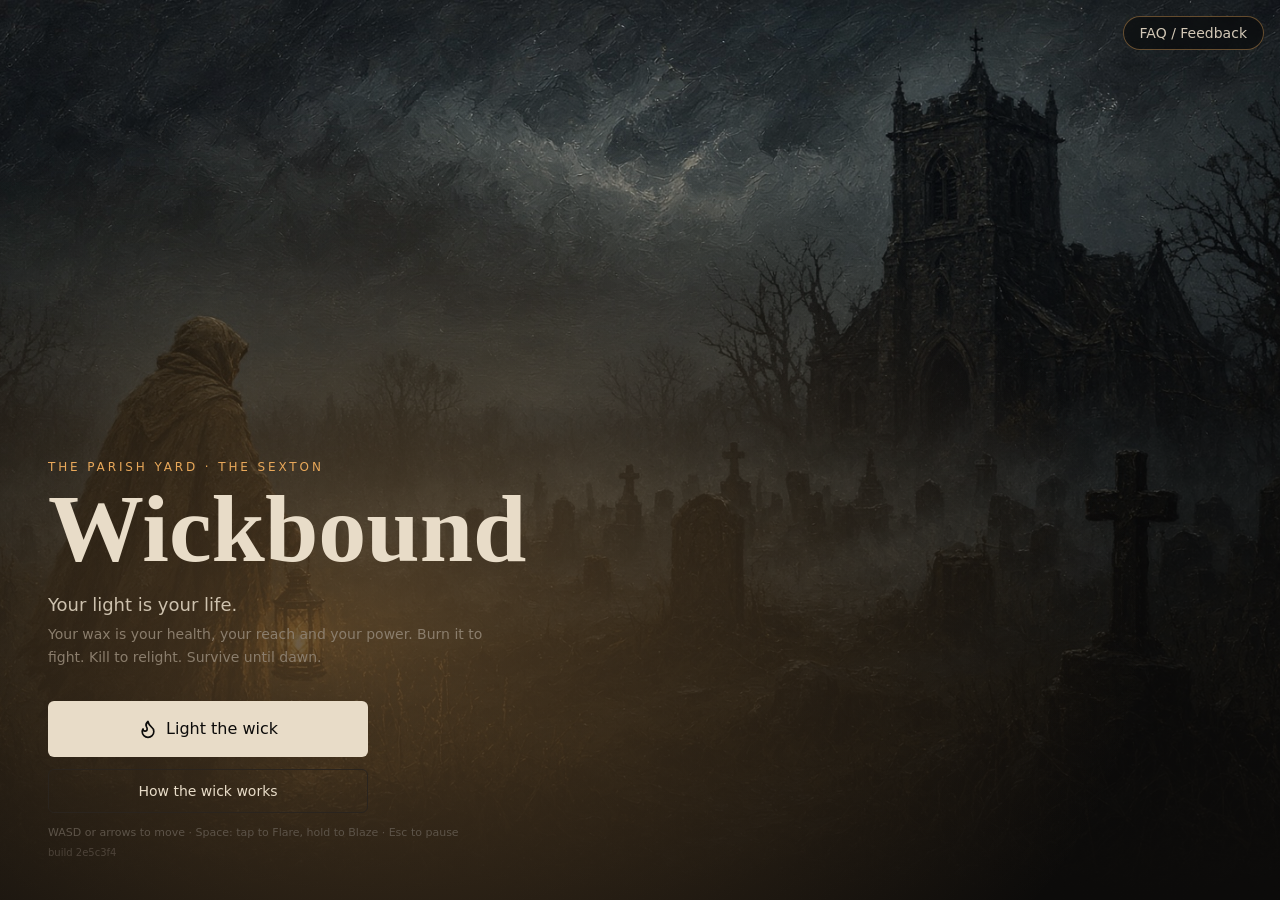
==== commit 5154ee96: "Deploy playtest slice 2e5c3f4" ====
--- a/index.html
+++ b/index.html
@@ -7,7 +7,7 @@
     <meta name="description" content="Wickbound: your light is your life. Burn wax to fight, kill to relight, and survive the parish yard until dawn." />
     <title>Wickbound (playtest slice)</title>
     <link rel="icon" type="image/svg+xml" href="./favicon.svg" />
-    <script type="module" crossorigin src="./assets/index-CONWJl7q.js"></script>
+    <script type="module" crossorigin src="./assets/index-9-J5ZDFE.js"></script>
     <link rel="stylesheet" crossorigin href="./assets/index-BEbVkYG4.css">
   </head>
   <body>
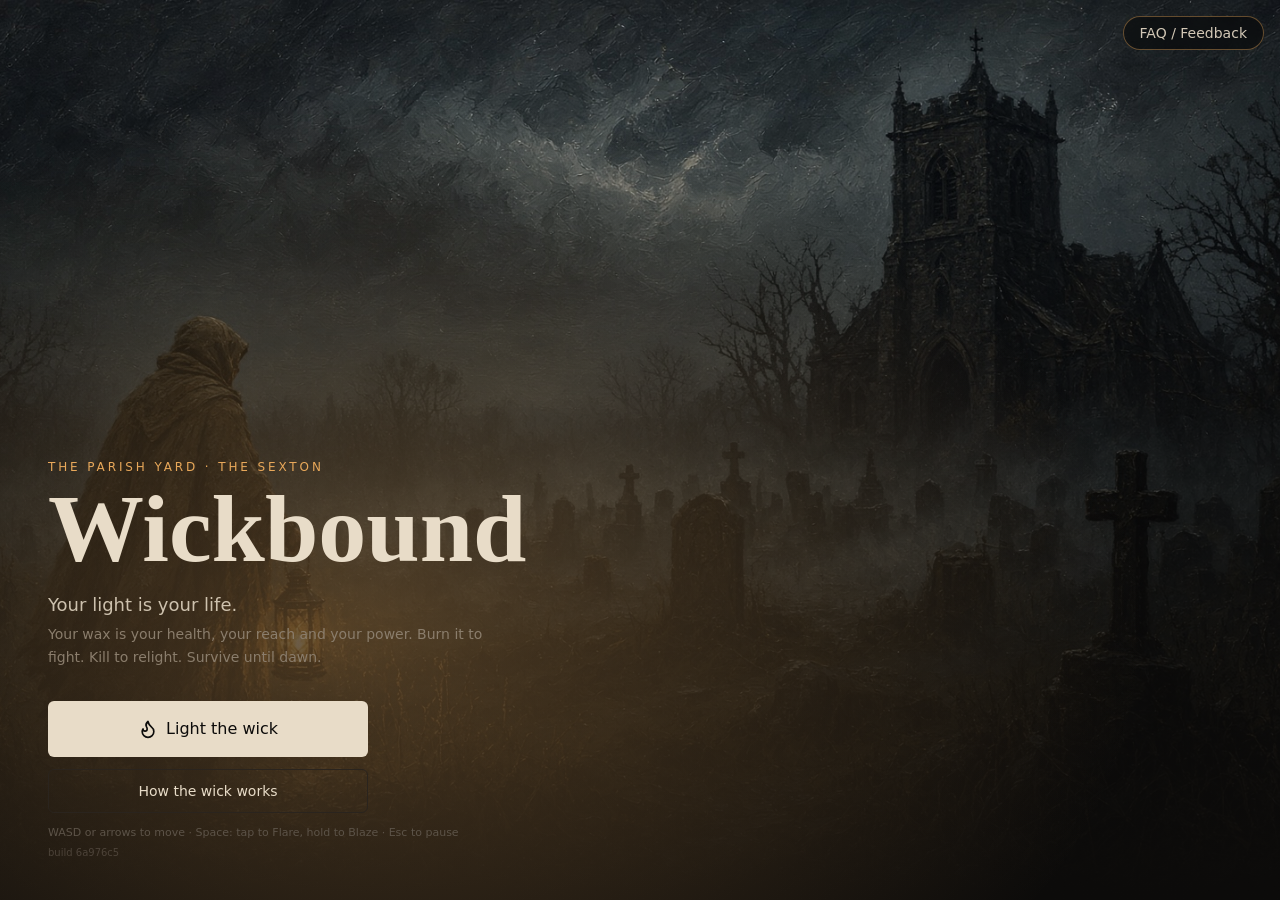
==== commit c8614a0f: "Deploy playtest slice 6a976c5" ====
--- a/index.html
+++ b/index.html
@@ -7,8 +7,8 @@
     <meta name="description" content="Wickbound: your light is your life. Burn wax to fight, kill to relight, and survive the parish yard until dawn." />
     <title>Wickbound (playtest slice)</title>
     <link rel="icon" type="image/svg+xml" href="./favicon.svg" />
-    <script type="module" crossorigin src="./assets/index-9-J5ZDFE.js"></script>
-    <link rel="stylesheet" crossorigin href="./assets/index-BEbVkYG4.css">
+    <script type="module" crossorigin src="./assets/index-Ct_dxFmk.js"></script>
+    <link rel="stylesheet" crossorigin href="./assets/index-CUnSixK5.css">
   </head>
   <body>
     <div id="root"></div>
--- a/assets/index-CUnSixK5.css
+++ b/assets/index-CUnSixK5.css
@@ -0,0 +1,2 @@
+/*! tailwindcss v4.3.3 | MIT License | https://tailwindcss.com */
+@layer properties{@supports (((-webkit-hyphens:none)) and (not (margin-trim:inline))) or ((-moz-orient:inline) and (not (color:rgb(from red r g b)))){*,:before,:after,::backdrop{--tw-border-style:solid;--tw-gradient-position:initial;--tw-gradient-from:#0000;--tw-gradient-via:#0000;--tw-gradient-to:#0000;--tw-gradient-stops:initial;--tw-gradient-via-stops:initial;--tw-gradient-from-position:0%;--tw-gradient-via-position:50%;--tw-gradient-to-position:100%;--tw-leading:initial;--tw-font-weight:initial;--tw-tracking:initial;--tw-ordinal:initial;--tw-slashed-zero:initial;--tw-numeric-figure:initial;--tw-numeric-spacing:initial;--tw-numeric-fraction:initial;--tw-shadow:0 0 #0000;--tw-shadow-color:initial;--tw-shadow-alpha:100%;--tw-inset-shadow:0 0 #0000;--tw-inset-shadow-color:initial;--tw-inset-shadow-alpha:100%;--tw-ring-color:initial;--tw-ring-shadow:0 0 #0000;--tw-inset-ring-color:initial;--tw-inset-ring-shadow:0 0 #0000;--tw-ring-inset:initial;--tw-ring-offset-width:0px;--tw-ring-offset-color:#fff;--tw-ring-offset-shadow:0 0 #0000;--tw-outline-style:solid;--tw-blur:initial;--tw-brightness:initial;--tw-contrast:initial;--tw-grayscale:initial;--tw-hue-rotate:initial;--tw-invert:initial;--tw-opacity:initial;--tw-saturate:initial;--tw-sepia:initial;--tw-drop-shadow:initial;--tw-drop-shadow-color:initial;--tw-drop-shadow-alpha:100%;--tw-drop-shadow-size:initial;--tw-backdrop-blur:initial;--tw-backdrop-brightness:initial;--tw-backdrop-contrast:initial;--tw-backdrop-grayscale:initial;--tw-backdrop-hue-rotate:initial;--tw-backdrop-invert:initial;--tw-backdrop-opacity:initial;--tw-backdrop-saturate:initial;--tw-backdrop-sepia:initial;--tw-duration:initial;--tw-translate-x:0;--tw-translate-y:0;--tw-translate-z:0}}}@layer theme{:root,:host{--font-sans:"Source Sans 3", system-ui, sans-serif;--font-mono:ui-monospace, SFMono-Regular, Menlo, Monaco, Consolas, "Liberation Mono", "Courier New", monospace;--color-red-500:oklch(63.7% .237 25.331);--color-zinc-50:oklch(98.5% 0 none);--color-zinc-400:oklch(70.5% .015 286.067);--color-zinc-500:oklch(55.2% .016 285.938);--color-zinc-900:oklch(21% .006 285.885);--color-zinc-950:oklch(14.1% .005 285.823);--color-neutral-100:oklch(97% 0 none);--color-neutral-300:oklch(87% 0 none);--color-neutral-700:oklch(37.1% 0 none);--color-neutral-900:oklch(20.5% 0 none);--color-black:#000;--color-white:#fff;--spacing:.25rem;--container-xs:20rem;--container-sm:24rem;--container-md:28rem;--container-lg:32rem;--container-xl:36rem;--container-2xl:42rem;--container-3xl:48rem;--text-xs:.75rem;--text-xs--line-height:calc(1 / .75);--text-sm:.875rem;--text-sm--line-height:calc(1.25 / .875);--text-base:1rem;--text-base--line-height:calc(1.5 / 1);--text-lg:1.125rem;--text-lg--line-height:calc(1.75 / 1.125);--text-xl:1.25rem;--text-xl--line-height:calc(1.75 / 1.25);--text-2xl:1.5rem;--text-2xl--line-height:calc(2 / 1.5);--text-3xl:1.875rem;--text-3xl--line-height:calc(2.25 / 1.875);--text-4xl:2.25rem;--text-4xl--line-height:calc(2.5 / 2.25);--text-6xl:3.75rem;--text-6xl--line-height:1;--text-8xl:6rem;--text-8xl--line-height:1;--font-weight-medium:500;--font-weight-semibold:600;--font-weight-bold:700;--tracking-wide:.025em;--tracking-wider:.05em;--leading-snug:1.375;--leading-relaxed:1.625;--radius-sm:.25rem;--radius-md:.375rem;--radius-lg:.5rem;--radius-xl:.75rem;--radius-2xl:1rem;--animate-pulse:pulse 2s cubic-bezier(.4, 0, .6, 1) infinite;--default-transition-duration:.15s;--default-transition-timing-function:cubic-bezier(.4, 0, .2, 1);--default-font-family:var(--font-sans);--default-mono-font-family:var(--font-mono);--radius:.55rem;--color-background:#0c0b0a;--color-foreground:#e8dcc8;--color-surface:#161310;--color-muted:#8a7d6c;--color-subtle:#5c5348;--color-border:#2a241e;--color-ember:#c45c26;--color-wick:#e8a85a;--font-display:"Fraunces", Georgia, serif}}@layer base{*,:after,:before,::backdrop{box-sizing:border-box;border:0 solid;margin:0;padding:0}::file-selector-button{box-sizing:border-box;border:0 solid;margin:0;padding:0}html,:host{-webkit-text-size-adjust:100%;tab-size:4;line-height:1.5;font-family:var(--default-font-family,-apple-system, BlinkMacSystemFont, "Segoe UI", Roboto, "Helvetica Neue", "Noto Sans", Arial, sans-serif, "Apple Color Emoji", "Segoe UI Emoji", "Segoe UI Symbol", "Noto Color Emoji");font-feature-settings:var(--default-font-feature-settings,normal);font-variation-settings:var(--default-font-variation-settings,normal);-webkit-tap-highlight-color:transparent}hr{height:0;color:inherit;border-top-width:1px}abbr:where([title]){-webkit-text-decoration:underline dotted;text-decoration:underline dotted}h1,h2,h3,h4,h5,h6{font-size:inherit;font-weight:inherit}a{color:inherit;-webkit-text-decoration:inherit;-webkit-text-decoration:inherit;-webkit-text-decoration:inherit;-webkit-text-decoration:inherit;text-decoration:inherit}b,strong{font-weight:bolder}code,kbd,samp,pre{font-family:var(--default-mono-font-family,ui-monospace, SFMono-Regular, Menlo, Monaco, Consolas, "Liberation Mono", "Courier New", monospace);font-feature-settings:var(--default-mono-font-feature-settings,normal);font-variation-settings:var(--default-mono-font-variation-settings,normal);font-size:1em}small{font-size:80%}sub,sup{vertical-align:baseline;font-size:75%;line-height:0;position:relative}sub{bottom:-.25em}sup{top:-.5em}table{text-indent:0;border-color:inherit;border-collapse:collapse}:-moz-focusring:where(:not(iframe)){outline:auto}progress{vertical-align:baseline}summary{display:list-item}ol,ul,menu{list-style:none}img,svg,video,canvas,audio,iframe,embed,object{vertical-align:middle;display:block}img,video{max-width:100%;height:auto}button,input,select,optgroup,textarea{font:inherit;font-feature-settings:inherit;font-variation-settings:inherit;letter-spacing:inherit;color:inherit;opacity:1;background-color:#0000;border-radius:0}::file-selector-button{font:inherit;font-feature-settings:inherit;font-variation-settings:inherit;letter-spacing:inherit;color:inherit;opacity:1;background-color:#0000;border-radius:0}:where(select:is([multiple],[size])) optgroup{font-weight:bolder}:where(select:is([multiple],[size])) optgroup option{padding-inline-start:20px}::file-selector-button{margin-inline-end:4px}::placeholder{opacity:1}@supports (not ((-webkit-appearance:-apple-pay-button))) or (contain-intrinsic-size:1px){::placeholder{color:currentColor}@supports (color:color-mix(in lab, red, red)){::placeholder{color:color-mix(in oklab, currentcolor 50%, transparent)}}}textarea{resize:vertical}::-webkit-search-decoration{-webkit-appearance:none}::-webkit-date-and-time-value{min-height:1lh;text-align:inherit}::-webkit-datetime-edit{display:inline-flex}::-webkit-datetime-edit-fields-wrapper{padding:0}::-webkit-datetime-edit{padding-block:0}::-webkit-datetime-edit-year-field{padding-block:0}::-webkit-datetime-edit-month-field{padding-block:0}::-webkit-datetime-edit-day-field{padding-block:0}::-webkit-datetime-edit-hour-field{padding-block:0}::-webkit-datetime-edit-minute-field{padding-block:0}::-webkit-datetime-edit-second-field{padding-block:0}::-webkit-datetime-edit-millisecond-field{padding-block:0}::-webkit-datetime-edit-meridiem-field{padding-block:0}::-webkit-calendar-picker-indicator{line-height:1}:-moz-ui-invalid{box-shadow:none}button,input:where([type=button],[type=reset],[type=submit]){appearance:button}::file-selector-button{appearance:button}::-webkit-inner-spin-button{height:auto}::-webkit-outer-spin-button{height:auto}[hidden]:where(:not([hidden=until-found])){display:none!important}button:not(:disabled),[role=button]:not(:disabled){cursor:pointer}html,body,#root{background:var(--color-background);height:100%;color:var(--color-foreground)}body{font-family:var(--font-sans)}}@layer components;@layer utilities{.pointer-events-auto{pointer-events:auto}.pointer-events-none{pointer-events:none}.visible{visibility:visible}.absolute{position:absolute}.fixed{position:fixed}.relative{position:relative}.static{position:static}.inset-0{inset:0}.inset-x-0{inset-inline:0}.inset-y-0{inset-block:0}.top-4{top:calc(var(--spacing) * 4)}.top-\[38\%\]{top:38%}.right-4{right:calc(var(--spacing) * 4)}.z-10{z-index:10}.z-20{z-index:20}.z-30{z-index:30}.mx-auto{margin-inline:auto}.mt-1{margin-top:var(--spacing)}.mt-2{margin-top:calc(var(--spacing) * 2)}.mt-3{margin-top:calc(var(--spacing) * 3)}.mt-4{margin-top:calc(var(--spacing) * 4)}.mt-5{margin-top:calc(var(--spacing) * 5)}.mt-6{margin-top:calc(var(--spacing) * 6)}.mt-8{margin-top:calc(var(--spacing) * 8)}.mt-10{margin-top:calc(var(--spacing) * 10)}.mt-auto{margin-top:auto}.mb-1{margin-bottom:var(--spacing)}.ml-auto{margin-left:auto}.flex{display:flex}.grid{display:grid}.hidden{display:none}.inline{display:inline}.inline-block{display:inline-block}.inline-flex{display:inline-flex}.table{display:table}.size-4{width:calc(var(--spacing) * 4);height:calc(var(--spacing) * 4)}.size-5{width:calc(var(--spacing) * 5);height:calc(var(--spacing) * 5)}.size-10{width:calc(var(--spacing) * 10);height:calc(var(--spacing) * 10)}.h-1\.5{height:calc(var(--spacing) * 1.5)}.h-2{height:calc(var(--spacing) * 2)}.h-3{height:calc(var(--spacing) * 3)}.h-6{height:calc(var(--spacing) * 6)}.h-8{height:calc(var(--spacing) * 8)}.h-9{height:calc(var(--spacing) * 9)}.h-11{height:calc(var(--spacing) * 11)}.h-14{height:calc(var(--spacing) * 14)}.h-dvh{height:100dvh}.h-full{height:100%}.min-h-11{min-height:calc(var(--spacing) * 11)}.min-h-dvh{min-height:100dvh}.min-h-screen{min-height:100vh}.w-1{width:var(--spacing)}.w-1\.5{width:calc(var(--spacing) * 1.5)}.w-8{width:calc(var(--spacing) * 8)}.w-40{width:calc(var(--spacing) * 40)}.w-48{width:calc(var(--spacing) * 48)}.w-full{width:100%}.w-px{width:1px}.max-w-2xl{max-width:var(--container-2xl)}.max-w-3xl{max-width:var(--container-3xl)}.max-w-\[95vw\]{max-width:95vw}.max-w-lg{max-width:var(--container-lg)}.max-w-md{max-width:var(--container-md)}.max-w-sm{max-width:var(--container-sm)}.max-w-xl{max-width:var(--container-xl)}.max-w-xs{max-width:var(--container-xs)}.flex-1{flex:1}.animate-pulse{animation:var(--animate-pulse)}.cursor-pointer{cursor:pointer}.touch-manipulation{touch-action:manipulation}.touch-none{touch-action:none}.grid-cols-2{grid-template-columns:repeat(2,minmax(0,1fr))}.grid-cols-3{grid-template-columns:repeat(3,minmax(0,1fr))}.flex-col{flex-direction:column}.flex-wrap{flex-wrap:wrap}.place-items-center{place-items:center}.items-center{align-items:center}.items-end{align-items:flex-end}.items-start{align-items:flex-start}.justify-between{justify-content:space-between}.justify-center{justify-content:center}.justify-end{justify-content:flex-end}.gap-1{gap:var(--spacing)}.gap-2{gap:calc(var(--spacing) * 2)}.gap-3{gap:calc(var(--spacing) * 3)}.gap-4{gap:calc(var(--spacing) * 4)}.gap-\[2px\]{gap:2px}.gap-x-5{column-gap:calc(var(--spacing) * 5)}.overflow-hidden{overflow:hidden}.overflow-y-auto{overflow-y:auto}.rounded{border-radius:var(--radius)}.rounded-2xl{border-radius:var(--radius-2xl)}.rounded-full{border-radius:2147483647px}.rounded-lg{border-radius:var(--radius-lg)}.rounded-md{border-radius:var(--radius-md)}.rounded-sm{border-radius:var(--radius-sm)}.rounded-xl{border-radius:var(--radius-xl)}.border{border-style:var(--tw-border-style);border-width:1px}.border-t{border-top-style:var(--tw-border-style);border-top-width:1px}.border-\[\#6b645c\]{border-color:#6b645c}.border-\[\#d9442a\]{border-color:#d9442a}.border-\[\#d9442a\]\/50{border-color:oklab(59.7178% .160545 .101545/.5)}.border-\[\#d9442a\]\/70{border-color:oklab(59.7178% .160545 .101545/.7)}.border-\[\#e2552b\]\/60{border-color:oklab(63.1368% .147766 .10993/.6)}.border-\[\#f0b45c\]{border-color:#f0b45c}.border-\[\#f0b45c\]\/50{border-color:oklab(80.8539% .0330488 .121495/.5)}.border-\[\#f0b45c\]\/70{border-color:oklab(80.8539% .0330488 .121495/.7)}.border-\[\#ff6a3a\]\/80{border-color:oklab(70.3649% .151879 .117881/.8)}.border-\[\#fff0c2\]{border-color:#fff0c2}.border-border{border-color:var(--color-border)}.border-neutral-300{border-color:var(--color-neutral-300)}.border-white\/15{border-color:#ffffff26}@supports (color:color-mix(in lab, red, red)){.border-white\/15{border-color:color-mix(in oklab, var(--color-white) 15%, transparent)}}.border-wick\/40{border-color:#e8a85a66}@supports (color:color-mix(in lab, red, red)){.border-wick\/40{border-color:color-mix(in oklab, var(--color-wick) 40%, transparent)}}.border-wick\/60{border-color:#e8a85a99}@supports (color:color-mix(in lab, red, red)){.border-wick\/60{border-color:color-mix(in oklab, var(--color-wick) 60%, transparent)}}.border-wick\/70{border-color:#e8a85ab3}@supports (color:color-mix(in lab, red, red)){.border-wick\/70{border-color:color-mix(in oklab, var(--color-wick) 70%, transparent)}}.bg-\[\#3a3632\]{background-color:#3a3632}.bg-\[\#7a1c0c\]\/60{background-color:oklab(38.3442% .111033 .0697333/.6)}.bg-\[\#b08cff\]{background-color:#b08cff}.bg-\[\#b8321c\]{background-color:#b8321c}.bg-\[\#b8321c\]\/15{background-color:oklab(52.0861% .147776 .0922672/.15)}.bg-\[\#b8321c\]\/30{background-color:oklab(52.0861% .147776 .0922672/.3)}.bg-\[\#e2552b\]\/15{background-color:oklab(63.1368% .147766 .10993/.15)}.bg-\[\#f0b45c\]{background-color:#f0b45c}.bg-\[\#f0b45c\]\/10{background-color:oklab(80.8539% .0330488 .121495/.1)}.bg-\[\#f0b45c\]\/15{background-color:oklab(80.8539% .0330488 .121495/.15)}.bg-\[\#ff7a4a\]{background-color:#ff7a4a}.bg-\[\#ff9a52\]{background-color:#ff9a52}.bg-\[\#fff0c2\]{background-color:#fff0c2}.bg-background{background-color:var(--color-background)}.bg-background\/60{background-color:#0c0b0a99}@supports (color:color-mix(in lab, red, red)){.bg-background\/60{background-color:color-mix(in oklab, var(--color-background) 60%, transparent)}}.bg-black\/10{background-color:#0000001a}@supports (color:color-mix(in lab, red, red)){.bg-black\/10{background-color:color-mix(in oklab, var(--color-black) 10%, transparent)}}.bg-black\/40{background-color:#0006}@supports (color:color-mix(in lab, red, red)){.bg-black\/40{background-color:color-mix(in oklab, var(--color-black) 40%, transparent)}}.bg-black\/45{background-color:#00000073}@supports (color:color-mix(in lab, red, red)){.bg-black\/45{background-color:color-mix(in oklab, var(--color-black) 45%, transparent)}}.bg-black\/50{background-color:#00000080}@supports (color:color-mix(in lab, red, red)){.bg-black\/50{background-color:color-mix(in oklab, var(--color-black) 50%, transparent)}}.bg-black\/55{background-color:#0000008c}@supports (color:color-mix(in lab, red, red)){.bg-black\/55{background-color:color-mix(in oklab, var(--color-black) 55%, transparent)}}.bg-black\/60{background-color:#0009}@supports (color:color-mix(in lab, red, red)){.bg-black\/60{background-color:color-mix(in oklab, var(--color-black) 60%, transparent)}}.bg-black\/70{background-color:#000000b3}@supports (color:color-mix(in lab, red, red)){.bg-black\/70{background-color:color-mix(in oklab, var(--color-black) 70%, transparent)}}.bg-foreground{background-color:var(--color-foreground)}.bg-surface{background-color:var(--color-surface)}.bg-surface\/70{background-color:#161310b3}@supports (color:color-mix(in lab, red, red)){.bg-surface\/70{background-color:color-mix(in oklab, var(--color-surface) 70%, transparent)}}.bg-surface\/95{background-color:#161310f2}@supports (color:color-mix(in lab, red, red)){.bg-surface\/95{background-color:color-mix(in oklab, var(--color-surface) 95%, transparent)}}.bg-white\/15{background-color:#ffffff26}@supports (color:color-mix(in lab, red, red)){.bg-white\/15{background-color:color-mix(in oklab, var(--color-white) 15%, transparent)}}.bg-white\/25{background-color:#ffffff40}@supports (color:color-mix(in lab, red, red)){.bg-white\/25{background-color:color-mix(in oklab, var(--color-white) 25%, transparent)}}.bg-white\/50{background-color:#ffffff80}@supports (color:color-mix(in lab, red, red)){.bg-white\/50{background-color:color-mix(in oklab, var(--color-white) 50%, transparent)}}.bg-wick\/15{background-color:#e8a85a26}@supports (color:color-mix(in lab, red, red)){.bg-wick\/15{background-color:color-mix(in oklab, var(--color-wick) 15%, transparent)}}.bg-zinc-50{background-color:var(--color-zinc-50)}.bg-gradient-to-r{--tw-gradient-position:to right in oklab;background-image:linear-gradient(var(--tw-gradient-stops))}.bg-gradient-to-t{--tw-gradient-position:to top in oklab;background-image:linear-gradient(var(--tw-gradient-stops))}.bg-\[radial-gradient\(ellipse_at_30\%_70\%\,rgba\(232\,168\,90\,0\.28\)\,transparent_60\%\)\]{background-image:radial-gradient(at 30% 70%,#e8a85a47,#0000 60%)}.from-\[\#5a0e06\]{--tw-gradient-from:#5a0e06;--tw-gradient-stops:var(--tw-gradient-via-stops,var(--tw-gradient-position), var(--tw-gradient-from) var(--tw-gradient-from-position), var(--tw-gradient-to) var(--tw-gradient-to-position))}.from-\[\#6c4fc4\]{--tw-gradient-from:#6c4fc4;--tw-gradient-stops:var(--tw-gradient-via-stops,var(--tw-gradient-position), var(--tw-gradient-from) var(--tw-gradient-from-position), var(--tw-gradient-to) var(--tw-gradient-to-position))}.from-\[\#7a1c0c\]{--tw-gradient-from:#7a1c0c;--tw-gradient-stops:var(--tw-gradient-via-stops,var(--tw-gradient-position), var(--tw-gradient-from) var(--tw-gradient-from-position), var(--tw-gradient-to) var(--tw-gradient-to-position))}.from-\[\#c9772e\]{--tw-gradient-from:#c9772e;--tw-gradient-stops:var(--tw-gradient-via-stops,var(--tw-gradient-position), var(--tw-gradient-from) var(--tw-gradient-from-position), var(--tw-gradient-to) var(--tw-gradient-to-position))}.from-background{--tw-gradient-from:var(--color-background);--tw-gradient-stops:var(--tw-gradient-via-stops,var(--tw-gradient-position), var(--tw-gradient-from) var(--tw-gradient-from-position), var(--tw-gradient-to) var(--tw-gradient-to-position))}.via-\[\#c4401c\]{--tw-gradient-via:#c4401c;--tw-gradient-via-stops:var(--tw-gradient-position), var(--tw-gradient-from) var(--tw-gradient-from-position), var(--tw-gradient-via) var(--tw-gradient-via-position), var(--tw-gradient-to) var(--tw-gradient-to-position);--tw-gradient-stops:var(--tw-gradient-via-stops)}.via-\[\#f0b45c\]{--tw-gradient-via:#f0b45c;--tw-gradient-via-stops:var(--tw-gradient-position), var(--tw-gradient-from) var(--tw-gradient-from-position), var(--tw-gradient-via) var(--tw-gradient-via-position), var(--tw-gradient-to) var(--tw-gradient-to-position);--tw-gradient-stops:var(--tw-gradient-via-stops)}.via-background\/60{--tw-gradient-via:#0c0b0a99}@supports (color:color-mix(in lab, red, red)){.via-background\/60{--tw-gradient-via:color-mix(in oklab, var(--color-background) 60%, transparent)}}.via-background\/60{--tw-gradient-via-stops:var(--tw-gradient-position), var(--tw-gradient-from) var(--tw-gradient-from-position), var(--tw-gradient-via) var(--tw-gradient-via-position), var(--tw-gradient-to) var(--tw-gradient-to-position);--tw-gradient-stops:var(--tw-gradient-via-stops)}.to-\[\#a3200e\]{--tw-gradient-to:#a3200e;--tw-gradient-stops:var(--tw-gradient-via-stops,var(--tw-gradient-position), var(--tw-gradient-from) var(--tw-gradient-from-position), var(--tw-gradient-to) var(--tw-gradient-to-position))}.to-\[\#d9c8ff\]{--tw-gradient-to:#d9c8ff;--tw-gradient-stops:var(--tw-gradient-via-stops,var(--tw-gradient-position), var(--tw-gradient-from) var(--tw-gradient-from-position), var(--tw-gradient-to) var(--tw-gradient-to-position))}.to-\[\#ff7a3a\]{--tw-gradient-to:#ff7a3a;--tw-gradient-stops:var(--tw-gradient-via-stops,var(--tw-gradient-position), var(--tw-gradient-from) var(--tw-gradient-from-position), var(--tw-gradient-to) var(--tw-gradient-to-position))}.to-\[\#fff0c2\]{--tw-gradient-to:#fff0c2;--tw-gradient-stops:var(--tw-gradient-via-stops,var(--tw-gradient-position), var(--tw-gradient-from) var(--tw-gradient-from-position), var(--tw-gradient-to) var(--tw-gradient-to-position))}.to-transparent{--tw-gradient-to:transparent;--tw-gradient-stops:var(--tw-gradient-via-stops,var(--tw-gradient-position), var(--tw-gradient-from) var(--tw-gradient-from-position), var(--tw-gradient-to) var(--tw-gradient-to-position))}.object-cover{object-fit:cover}.object-\[center_30\%\]{object-position:center 30%}.p-2{padding:calc(var(--spacing) * 2)}.p-3{padding:calc(var(--spacing) * 3)}.p-4{padding:calc(var(--spacing) * 4)}.p-6{padding:calc(var(--spacing) * 6)}.px-1\.5{padding-inline:calc(var(--spacing) * 1.5)}.px-2{padding-inline:calc(var(--spacing) * 2)}.px-2\.5{padding-inline:calc(var(--spacing) * 2.5)}.px-3{padding-inline:calc(var(--spacing) * 3)}.px-4{padding-inline:calc(var(--spacing) * 4)}.px-5{padding-inline:calc(var(--spacing) * 5)}.px-6{padding-inline:calc(var(--spacing) * 6)}.py-0\.5{padding-block:calc(var(--spacing) * .5)}.py-1{padding-block:var(--spacing)}.py-1\.5{padding-block:calc(var(--spacing) * 1.5)}.py-2{padding-block:calc(var(--spacing) * 2)}.py-3{padding-block:calc(var(--spacing) * 3)}.py-10{padding-block:calc(var(--spacing) * 10)}.pt-1{padding-top:var(--spacing)}.pt-3{padding-top:calc(var(--spacing) * 3)}.pt-16{padding-top:calc(var(--spacing) * 16)}.pb-10{padding-bottom:calc(var(--spacing) * 10)}.text-center{text-align:center}.text-left{text-align:left}.text-right{text-align:right}.font-display{font-family:var(--font-display)}.text-2xl{font-size:var(--text-2xl);line-height:var(--tw-leading,var(--text-2xl--line-height))}.text-3xl{font-size:var(--text-3xl);line-height:var(--tw-leading,var(--text-3xl--line-height))}.text-4xl{font-size:var(--text-4xl);line-height:var(--tw-leading,var(--text-4xl--line-height))}.text-6xl{font-size:var(--text-6xl);line-height:var(--tw-leading,var(--text-6xl--line-height))}.text-base{font-size:var(--text-base);line-height:var(--tw-leading,var(--text-base--line-height))}.text-lg{font-size:var(--text-lg);line-height:var(--tw-leading,var(--text-lg--line-height))}.text-sm{font-size:var(--text-sm);line-height:var(--tw-leading,var(--text-sm--line-height))}.text-xl{font-size:var(--text-xl);line-height:var(--tw-leading,var(--text-xl--line-height))}.text-xs{font-size:var(--text-xs);line-height:var(--tw-leading,var(--text-xs--line-height))}.text-\[9px\]{font-size:9px}.text-\[10px\]{font-size:10px}.text-\[11px\]{font-size:11px}.leading-\[0\.95\]{--tw-leading:.95;line-height:.95}.leading-relaxed{--tw-leading:var(--leading-relaxed);line-height:var(--leading-relaxed)}.leading-snug{--tw-leading:var(--leading-snug);line-height:var(--leading-snug)}.font-bold{--tw-font-weight:var(--font-weight-bold);font-weight:var(--font-weight-bold)}.font-medium{--tw-font-weight:var(--font-weight-medium);font-weight:var(--font-weight-medium)}.font-semibold{--tw-font-weight:var(--font-weight-semibold);font-weight:var(--font-weight-semibold)}.tracking-\[0\.12em\]{--tw-tracking:.12em;letter-spacing:.12em}.tracking-\[0\.14em\]{--tw-tracking:.14em;letter-spacing:.14em}.tracking-\[0\.16em\]{--tw-tracking:.16em;letter-spacing:.16em}.tracking-\[0\.22em\]{--tw-tracking:.22em;letter-spacing:.22em}.tracking-\[0\.24em\]{--tw-tracking:.24em;letter-spacing:.24em}.tracking-wide{--tw-tracking:var(--tracking-wide);letter-spacing:var(--tracking-wide)}.tracking-wider{--tw-tracking:var(--tracking-wider);letter-spacing:var(--tracking-wider)}.break-words{overflow-wrap:break-word}.whitespace-nowrap{white-space:nowrap}.text-\[\#1a120a\]{color:#1a120a}.text-\[\#d8d2ca\]{color:#d8d2ca}.text-\[\#d9c8ff\]{color:#d9c8ff}.text-\[\#f3e6c8\]{color:#f3e6c8}.text-\[\#ff7a4a\]{color:#ff7a4a}.text-\[\#ff8a5c\]{color:#ff8a5c}.text-\[\#ff8a8a\]{color:#ff8a8a}.text-\[\#ff9a73\]{color:#ff9a73}.text-\[\#ffb08a\]{color:#ffb08a}.text-\[\#ffb59a\]{color:#ffb59a}.text-\[\#ffc98a\]{color:#ffc98a}.text-\[\#ffd98f\]{color:#ffd98f}.text-\[\#ffe3a8\]{color:#ffe3a8}.text-\[\#ffe6da\]{color:#ffe6da}.text-\[\#fff0c2\]{color:#fff0c2}.text-background{color:var(--color-background)}.text-foreground{color:var(--color-foreground)}.text-foreground\/30{color:#e8dcc84d}@supports (color:color-mix(in lab, red, red)){.text-foreground\/30{color:color-mix(in oklab, var(--color-foreground) 30%, transparent)}}.text-foreground\/40{color:#e8dcc866}@supports (color:color-mix(in lab, red, red)){.text-foreground\/40{color:color-mix(in oklab, var(--color-foreground) 40%, transparent)}}.text-foreground\/60{color:#e8dcc899}@supports (color:color-mix(in lab, red, red)){.text-foreground\/60{color:color-mix(in oklab, var(--color-foreground) 60%, transparent)}}.text-foreground\/70{color:#e8dcc8b3}@supports (color:color-mix(in lab, red, red)){.text-foreground\/70{color:color-mix(in oklab, var(--color-foreground) 70%, transparent)}}.text-foreground\/75{color:#e8dcc8bf}@supports (color:color-mix(in lab, red, red)){.text-foreground\/75{color:color-mix(in oklab, var(--color-foreground) 75%, transparent)}}.text-foreground\/80{color:#e8dcc8cc}@supports (color:color-mix(in lab, red, red)){.text-foreground\/80{color:color-mix(in oklab, var(--color-foreground) 80%, transparent)}}.text-foreground\/85{color:#e8dcc8d9}@supports (color:color-mix(in lab, red, red)){.text-foreground\/85{color:color-mix(in oklab, var(--color-foreground) 85%, transparent)}}.text-foreground\/90{color:#e8dcc8e6}@supports (color:color-mix(in lab, red, red)){.text-foreground\/90{color:color-mix(in oklab, var(--color-foreground) 90%, transparent)}}.text-muted{color:var(--color-muted)}.text-red-500{color:var(--color-red-500)}.text-subtle{color:var(--color-subtle)}.text-subtle\/70{color:#5c5348b3}@supports (color:color-mix(in lab, red, red)){.text-subtle\/70{color:color-mix(in oklab, var(--color-subtle) 70%, transparent)}}.text-wick{color:var(--color-wick)}.text-zinc-500{color:var(--color-zinc-500)}.text-zinc-900{color:var(--color-zinc-900)}.uppercase{text-transform:uppercase}.tabular-nums{--tw-numeric-spacing:tabular-nums;font-variant-numeric:var(--tw-ordinal,) var(--tw-slashed-zero,) var(--tw-numeric-figure,) var(--tw-numeric-spacing,) var(--tw-numeric-fraction,)}.underline{text-decoration-line:underline}.decoration-dotted{text-decoration-style:dotted}.underline-offset-2{text-underline-offset:2px}.underline-offset-4{text-underline-offset:4px}.accent-\[\#e8a85a\]{accent-color:#e8a85a}.opacity-45{opacity:.45}.opacity-70{opacity:.7}.opacity-80{opacity:.8}.opacity-90{opacity:.9}.shadow-2xl{--tw-shadow:0 25px 50px -12px var(--tw-shadow-color,#00000040);box-shadow:var(--tw-inset-shadow), var(--tw-inset-ring-shadow), var(--tw-ring-offset-shadow), var(--tw-ring-shadow), var(--tw-shadow)}.shadow-\[0_0_6px_\#f0b45c\]{--tw-shadow:0 0 6px var(--tw-shadow-color,#f0b45c);box-shadow:var(--tw-inset-shadow), var(--tw-inset-ring-shadow), var(--tw-ring-offset-shadow), var(--tw-ring-shadow), var(--tw-shadow)}.shadow-\[0_0_24px_rgba\(240\,180\,92\,0\.45\)\]{--tw-shadow:0 0 24px var(--tw-shadow-color,#f0b45c73);box-shadow:var(--tw-inset-shadow), var(--tw-inset-ring-shadow), var(--tw-ring-offset-shadow), var(--tw-ring-shadow), var(--tw-shadow)}.ring,.ring-1{--tw-ring-shadow:var(--tw-ring-inset,) 0 0 0 calc(1px + var(--tw-ring-offset-width)) var(--tw-ring-color,currentcolor);box-shadow:var(--tw-inset-shadow), var(--tw-inset-ring-shadow), var(--tw-ring-offset-shadow), var(--tw-ring-shadow), var(--tw-shadow)}.ring-\[\#bfa6ff\]\/40{--tw-ring-color:oklab(78.0202% .0560282 -.113566/.4)}.ring-\[\#f0b45c\]\/40{--tw-ring-color:oklab(80.8539% .0330488 .121495/.4)}.ring-\[\#ff8a8a\]\/60{--tw-ring-color:oklab(76.1477% .13273 .0507945/.6)}.ring-white\/10{--tw-ring-color:#ffffff1a}@supports (color:color-mix(in lab, red, red)){.ring-white\/10{--tw-ring-color:color-mix(in oklab, var(--color-white) 10%, transparent)}}.outline{outline-style:var(--tw-outline-style);outline-width:1px}.drop-shadow{--tw-drop-shadow-size:drop-shadow(0 1px 2px var(--tw-drop-shadow-color,#0000001a)) drop-shadow(0 1px 1px var(--tw-drop-shadow-color,#0000000f));--tw-drop-shadow:drop-shadow(0 1px 2px #0000001a) drop-shadow(0 1px 1px #0000000f);filter:var(--tw-blur,) var(--tw-brightness,) var(--tw-contrast,) var(--tw-grayscale,) var(--tw-hue-rotate,) var(--tw-invert,) var(--tw-saturate,) var(--tw-sepia,) var(--tw-drop-shadow,)}.backdrop-blur{--tw-backdrop-blur:blur(8px);-webkit-backdrop-filter:var(--tw-backdrop-blur,) var(--tw-backdrop-brightness,) var(--tw-backdrop-contrast,) var(--tw-backdrop-grayscale,) var(--tw-backdrop-hue-rotate,) var(--tw-backdrop-invert,) var(--tw-backdrop-opacity,) var(--tw-backdrop-saturate,) var(--tw-backdrop-sepia,);backdrop-filter:var(--tw-backdrop-blur,) var(--tw-backdrop-brightness,) var(--tw-backdrop-contrast,) var(--tw-backdrop-grayscale,) var(--tw-backdrop-hue-rotate,) var(--tw-backdrop-invert,) var(--tw-backdrop-opacity,) var(--tw-backdrop-saturate,) var(--tw-backdrop-sepia,)}.backdrop-blur-\[2px\]{--tw-backdrop-blur:blur(2px);-webkit-backdrop-filter:var(--tw-backdrop-blur,) var(--tw-backdrop-brightness,) var(--tw-backdrop-contrast,) var(--tw-backdrop-grayscale,) var(--tw-backdrop-hue-rotate,) var(--tw-backdrop-invert,) var(--tw-backdrop-opacity,) var(--tw-backdrop-saturate,) var(--tw-backdrop-sepia,);backdrop-filter:var(--tw-backdrop-blur,) var(--tw-backdrop-brightness,) var(--tw-backdrop-contrast,) var(--tw-backdrop-grayscale,) var(--tw-backdrop-hue-rotate,) var(--tw-backdrop-invert,) var(--tw-backdrop-opacity,) var(--tw-backdrop-saturate,) var(--tw-backdrop-sepia,)}.transition{transition-property:color,background-color,border-color,outline-color,text-decoration-color,fill,stroke,--tw-gradient-from,--tw-gradient-via,--tw-gradient-to,opacity,box-shadow,transform,translate,scale,rotate,filter,-webkit-backdrop-filter,backdrop-filter,display,content-visibility,overlay,pointer-events;transition-timing-function:var(--tw-ease,var(--default-transition-timing-function));transition-duration:var(--tw-duration,var(--default-transition-duration))}.transition-\[width\]{transition-property:width;transition-timing-function:var(--tw-ease,var(--default-transition-timing-function));transition-duration:var(--tw-duration,var(--default-transition-duration))}.transition-colors{transition-property:color,background-color,border-color,outline-color,text-decoration-color,fill,stroke,--tw-gradient-from,--tw-gradient-via,--tw-gradient-to;transition-timing-function:var(--tw-ease,var(--default-transition-timing-function));transition-duration:var(--tw-duration,var(--default-transition-duration))}.transition-opacity{transition-property:opacity;transition-timing-function:var(--tw-ease,var(--default-transition-timing-function));transition-duration:var(--tw-duration,var(--default-transition-duration))}.duration-100{--tw-duration:.1s;transition-duration:.1s}.duration-150{--tw-duration:.15s;transition-duration:.15s}.select-all{-webkit-user-select:all;user-select:all}.select-none{-webkit-user-select:none;user-select:none}@media (hover:hover){.hover\:-translate-y-0\.5:hover{--tw-translate-y:calc(var(--spacing) * -.5);translate:var(--tw-translate-x) var(--tw-translate-y)}.hover\:border-muted:hover{border-color:var(--color-muted)}.hover\:border-wick:hover{border-color:var(--color-wick)}.hover\:bg-\[\#b8321c\]\/20:hover{background-color:oklab(52.0861% .147776 .0922672/.2)}.hover\:bg-ember:hover{background-color:var(--color-ember)}.hover\:bg-neutral-100:hover{background-color:var(--color-neutral-100)}.hover\:bg-surface:hover{background-color:var(--color-surface)}.hover\:text-foreground:hover{color:var(--color-foreground)}.hover\:text-wick:hover{color:var(--color-wick)}.hover\:underline:hover{text-decoration-line:underline}}.disabled\:cursor-wait:disabled{cursor:wait}.disabled\:no-underline:disabled{text-decoration-line:none}.disabled\:opacity-50:disabled{opacity:.5}@media (width>=40rem){.sm\:inline{display:inline}.sm\:w-56{width:calc(var(--spacing) * 56)}.sm\:grid-cols-2{grid-template-columns:repeat(2,minmax(0,1fr))}.sm\:grid-cols-3{grid-template-columns:repeat(3,minmax(0,1fr))}.sm\:p-4{padding:calc(var(--spacing) * 4)}.sm\:px-12{padding-inline:calc(var(--spacing) * 12)}.sm\:text-3xl{font-size:var(--text-3xl);line-height:var(--tw-leading,var(--text-3xl--line-height))}.sm\:text-8xl{font-size:var(--text-8xl);line-height:var(--tw-leading,var(--text-8xl--line-height))}}@media (prefers-color-scheme:dark){.dark\:border-neutral-700{border-color:var(--color-neutral-700)}.dark\:bg-white\/20{background-color:#fff3}@supports (color:color-mix(in lab, red, red)){.dark\:bg-white\/20{background-color:color-mix(in oklab, var(--color-white) 20%, transparent)}}.dark\:bg-zinc-950{background-color:var(--color-zinc-950)}.dark\:text-zinc-50{color:var(--color-zinc-50)}.dark\:text-zinc-400{color:var(--color-zinc-400)}@media (hover:hover){.dark\:hover\:bg-neutral-900:hover{background-color:var(--color-neutral-900)}}}@media (pointer:coarse){.\[\@media\(pointer\:coarse\)\]\:block{display:block}}}.font-display{font-family:var(--font-display)}@property --tw-border-style{syntax:"*";inherits:false;initial-value:solid}@property --tw-gradient-position{syntax:"*";inherits:false}@property --tw-gradient-from{syntax:"<color>";inherits:false;initial-value:#0000}@property --tw-gradient-via{syntax:"<color>";inherits:false;initial-value:#0000}@property --tw-gradient-to{syntax:"<color>";inherits:false;initial-value:#0000}@property --tw-gradient-stops{syntax:"*";inherits:false}@property --tw-gradient-via-stops{syntax:"*";inherits:false}@property --tw-gradient-from-position{syntax:"<length-percentage>";inherits:false;initial-value:0%}@property --tw-gradient-via-position{syntax:"<length-percentage>";inherits:false;initial-value:50%}@property --tw-gradient-to-position{syntax:"<length-percentage>";inherits:false;initial-value:100%}@property --tw-leading{syntax:"*";inherits:false}@property --tw-font-weight{syntax:"*";inherits:false}@property --tw-tracking{syntax:"*";inherits:false}@property --tw-ordinal{syntax:"*";inherits:false}@property --tw-slashed-zero{syntax:"*";inherits:false}@property --tw-numeric-figure{syntax:"*";inherits:false}@property --tw-numeric-spacing{syntax:"*";inherits:false}@property --tw-numeric-fraction{syntax:"*";inherits:false}@property --tw-shadow{syntax:"*";inherits:false;initial-value:0 0 #0000}@property --tw-shadow-color{syntax:"*";inherits:false}@property --tw-shadow-alpha{syntax:"<percentage>";inherits:false;initial-value:100%}@property --tw-inset-shadow{syntax:"*";inherits:false;initial-value:0 0 #0000}@property --tw-inset-shadow-color{syntax:"*";inherits:false}@property --tw-inset-shadow-alpha{syntax:"<percentage>";inherits:false;initial-value:100%}@property --tw-ring-color{syntax:"*";inherits:false}@property --tw-ring-shadow{syntax:"*";inherits:false;initial-value:0 0 #0000}@property --tw-inset-ring-color{syntax:"*";inherits:false}@property --tw-inset-ring-shadow{syntax:"*";inherits:false;initial-value:0 0 #0000}@property --tw-ring-inset{syntax:"*";inherits:false}@property --tw-ring-offset-width{syntax:"<length>";inherits:false;initial-value:0}@property --tw-ring-offset-color{syntax:"*";inherits:false;initial-value:#fff}@property --tw-ring-offset-shadow{syntax:"*";inherits:false;initial-value:0 0 #0000}@property --tw-outline-style{syntax:"*";inherits:false;initial-value:solid}@property --tw-blur{syntax:"*";inherits:false}@property --tw-brightness{syntax:"*";inherits:false}@property --tw-contrast{syntax:"*";inherits:false}@property --tw-grayscale{syntax:"*";inherits:false}@property --tw-hue-rotate{syntax:"*";inherits:false}@property --tw-invert{syntax:"*";inherits:false}@property --tw-opacity{syntax:"*";inherits:false}@property --tw-saturate{syntax:"*";inherits:false}@property --tw-sepia{syntax:"*";inherits:false}@property --tw-drop-shadow{syntax:"*";inherits:false}@property --tw-drop-shadow-color{syntax:"*";inherits:false}@property --tw-drop-shadow-alpha{syntax:"<percentage>";inherits:false;initial-value:100%}@property --tw-drop-shadow-size{syntax:"*";inherits:false}@property --tw-backdrop-blur{syntax:"*";inherits:false}@property --tw-backdrop-brightness{syntax:"*";inherits:false}@property --tw-backdrop-contrast{syntax:"*";inherits:false}@property --tw-backdrop-grayscale{syntax:"*";inherits:false}@property --tw-backdrop-hue-rotate{syntax:"*";inherits:false}@property --tw-backdrop-invert{syntax:"*";inherits:false}@property --tw-backdrop-opacity{syntax:"*";inherits:false}@property --tw-backdrop-saturate{syntax:"*";inherits:false}@property --tw-backdrop-sepia{syntax:"*";inherits:false}@property --tw-duration{syntax:"*";inherits:false}@property --tw-translate-x{syntax:"*";inherits:false;initial-value:0}@property --tw-translate-y{syntax:"*";inherits:false;initial-value:0}@property --tw-translate-z{syntax:"*";inherits:false;initial-value:0}@keyframes pulse{50%{opacity:.5}}
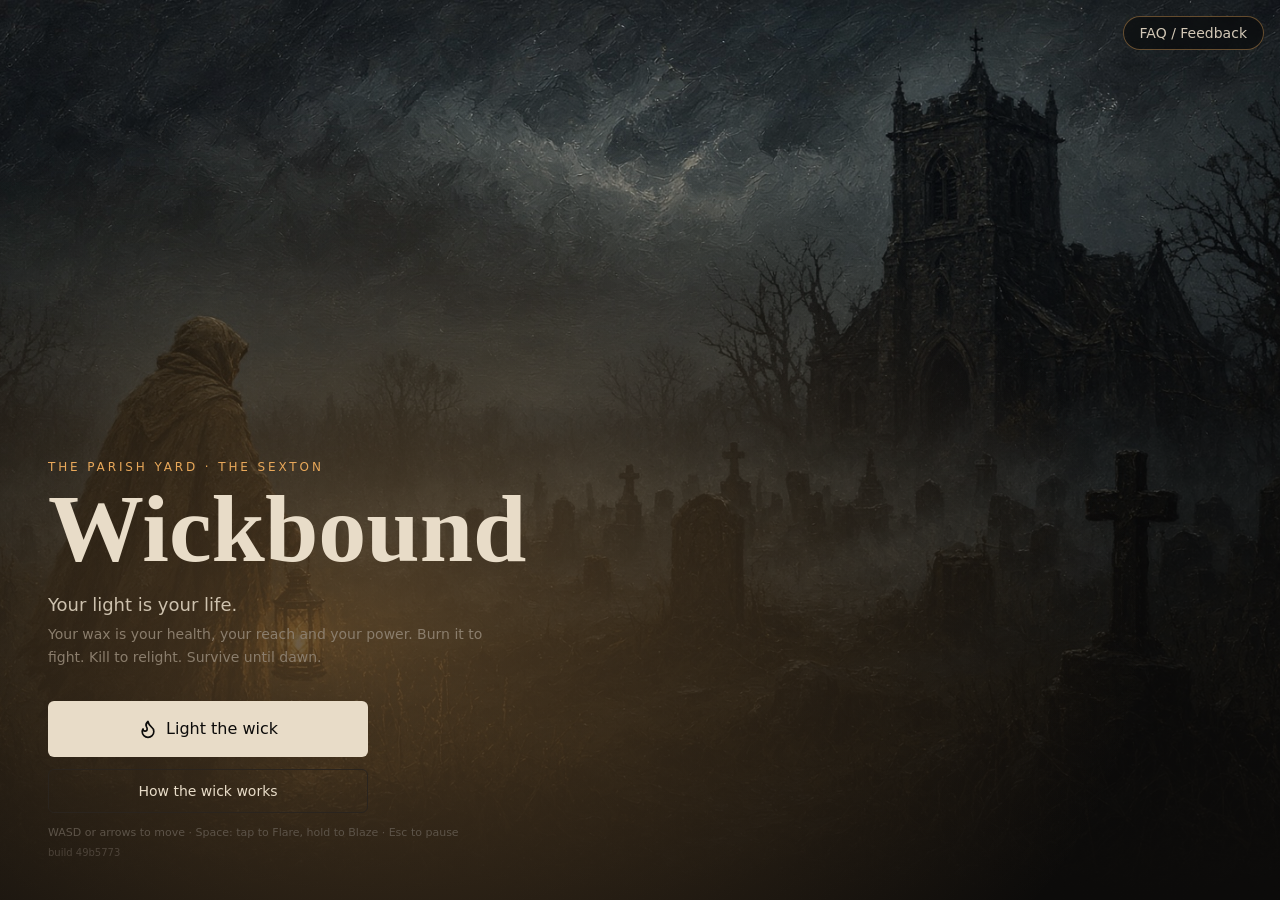
==== commit 76220fa9: "Deploy playtest slice 49b5773" ====
--- a/index.html
+++ b/index.html
@@ -7,8 +7,8 @@
     <meta name="description" content="Wickbound: your light is your life. Burn wax to fight, kill to relight, and survive the parish yard until dawn." />
     <title>Wickbound (playtest slice)</title>
     <link rel="icon" type="image/svg+xml" href="./favicon.svg" />
-    <script type="module" crossorigin src="./assets/index-Ct_dxFmk.js"></script>
-    <link rel="stylesheet" crossorigin href="./assets/index-CUnSixK5.css">
+    <script type="module" crossorigin src="./assets/index-DyUufp65.js"></script>
+    <link rel="stylesheet" crossorigin href="./assets/index-DnArtB-p.css">
   </head>
   <body>
     <div id="root"></div>
--- a/assets/index-DnArtB-p.css
+++ b/assets/index-DnArtB-p.css
@@ -0,0 +1,2 @@
+/*! tailwindcss v4.3.3 | MIT License | https://tailwindcss.com */
+@layer properties{@supports (((-webkit-hyphens:none)) and (not (margin-trim:inline))) or ((-moz-orient:inline) and (not (color:rgb(from red r g b)))){*,:before,:after,::backdrop{--tw-border-style:solid;--tw-gradient-position:initial;--tw-gradient-from:#0000;--tw-gradient-via:#0000;--tw-gradient-to:#0000;--tw-gradient-stops:initial;--tw-gradient-via-stops:initial;--tw-gradient-from-position:0%;--tw-gradient-via-position:50%;--tw-gradient-to-position:100%;--tw-leading:initial;--tw-font-weight:initial;--tw-tracking:initial;--tw-ordinal:initial;--tw-slashed-zero:initial;--tw-numeric-figure:initial;--tw-numeric-spacing:initial;--tw-numeric-fraction:initial;--tw-shadow:0 0 #0000;--tw-shadow-color:initial;--tw-shadow-alpha:100%;--tw-inset-shadow:0 0 #0000;--tw-inset-shadow-color:initial;--tw-inset-shadow-alpha:100%;--tw-ring-color:initial;--tw-ring-shadow:0 0 #0000;--tw-inset-ring-color:initial;--tw-inset-ring-shadow:0 0 #0000;--tw-ring-inset:initial;--tw-ring-offset-width:0px;--tw-ring-offset-color:#fff;--tw-ring-offset-shadow:0 0 #0000;--tw-outline-style:solid;--tw-blur:initial;--tw-brightness:initial;--tw-contrast:initial;--tw-grayscale:initial;--tw-hue-rotate:initial;--tw-invert:initial;--tw-opacity:initial;--tw-saturate:initial;--tw-sepia:initial;--tw-drop-shadow:initial;--tw-drop-shadow-color:initial;--tw-drop-shadow-alpha:100%;--tw-drop-shadow-size:initial;--tw-backdrop-blur:initial;--tw-backdrop-brightness:initial;--tw-backdrop-contrast:initial;--tw-backdrop-grayscale:initial;--tw-backdrop-hue-rotate:initial;--tw-backdrop-invert:initial;--tw-backdrop-opacity:initial;--tw-backdrop-saturate:initial;--tw-backdrop-sepia:initial;--tw-duration:initial;--tw-translate-x:0;--tw-translate-y:0;--tw-translate-z:0}}}@layer theme{:root,:host{--font-sans:"Source Sans 3", system-ui, sans-serif;--font-mono:ui-monospace, SFMono-Regular, Menlo, Monaco, Consolas, "Liberation Mono", "Courier New", monospace;--color-red-500:oklch(63.7% .237 25.331);--color-zinc-50:oklch(98.5% 0 none);--color-zinc-400:oklch(70.5% .015 286.067);--color-zinc-500:oklch(55.2% .016 285.938);--color-zinc-900:oklch(21% .006 285.885);--color-zinc-950:oklch(14.1% .005 285.823);--color-neutral-100:oklch(97% 0 none);--color-neutral-300:oklch(87% 0 none);--color-neutral-700:oklch(37.1% 0 none);--color-neutral-900:oklch(20.5% 0 none);--color-black:#000;--color-white:#fff;--spacing:.25rem;--container-xs:20rem;--container-sm:24rem;--container-md:28rem;--container-lg:32rem;--container-xl:36rem;--container-2xl:42rem;--container-3xl:48rem;--text-xs:.75rem;--text-xs--line-height:calc(1 / .75);--text-sm:.875rem;--text-sm--line-height:calc(1.25 / .875);--text-base:1rem;--text-base--line-height:calc(1.5 / 1);--text-lg:1.125rem;--text-lg--line-height:calc(1.75 / 1.125);--text-xl:1.25rem;--text-xl--line-height:calc(1.75 / 1.25);--text-2xl:1.5rem;--text-2xl--line-height:calc(2 / 1.5);--text-3xl:1.875rem;--text-3xl--line-height:calc(2.25 / 1.875);--text-4xl:2.25rem;--text-4xl--line-height:calc(2.5 / 2.25);--text-6xl:3.75rem;--text-6xl--line-height:1;--text-8xl:6rem;--text-8xl--line-height:1;--font-weight-medium:500;--font-weight-semibold:600;--font-weight-bold:700;--tracking-wide:.025em;--tracking-wider:.05em;--leading-snug:1.375;--leading-relaxed:1.625;--radius-sm:.25rem;--radius-md:.375rem;--radius-lg:.5rem;--radius-xl:.75rem;--radius-2xl:1rem;--animate-pulse:pulse 2s cubic-bezier(.4, 0, .6, 1) infinite;--default-transition-duration:.15s;--default-transition-timing-function:cubic-bezier(.4, 0, .2, 1);--default-font-family:var(--font-sans);--default-mono-font-family:var(--font-mono);--radius:.55rem;--color-background:#0c0b0a;--color-foreground:#e8dcc8;--color-surface:#161310;--color-muted:#8a7d6c;--color-subtle:#5c5348;--color-border:#2a241e;--color-ember:#c45c26;--color-wick:#e8a85a;--font-display:"Fraunces", Georgia, serif}}@layer base{*,:after,:before,::backdrop{box-sizing:border-box;border:0 solid;margin:0;padding:0}::file-selector-button{box-sizing:border-box;border:0 solid;margin:0;padding:0}html,:host{-webkit-text-size-adjust:100%;tab-size:4;line-height:1.5;font-family:var(--default-font-family,-apple-system, BlinkMacSystemFont, "Segoe UI", Roboto, "Helvetica Neue", "Noto Sans", Arial, sans-serif, "Apple Color Emoji", "Segoe UI Emoji", "Segoe UI Symbol", "Noto Color Emoji");font-feature-settings:var(--default-font-feature-settings,normal);font-variation-settings:var(--default-font-variation-settings,normal);-webkit-tap-highlight-color:transparent}hr{height:0;color:inherit;border-top-width:1px}abbr:where([title]){-webkit-text-decoration:underline dotted;text-decoration:underline dotted}h1,h2,h3,h4,h5,h6{font-size:inherit;font-weight:inherit}a{color:inherit;-webkit-text-decoration:inherit;-webkit-text-decoration:inherit;-webkit-text-decoration:inherit;-webkit-text-decoration:inherit;text-decoration:inherit}b,strong{font-weight:bolder}code,kbd,samp,pre{font-family:var(--default-mono-font-family,ui-monospace, SFMono-Regular, Menlo, Monaco, Consolas, "Liberation Mono", "Courier New", monospace);font-feature-settings:var(--default-mono-font-feature-settings,normal);font-variation-settings:var(--default-mono-font-variation-settings,normal);font-size:1em}small{font-size:80%}sub,sup{vertical-align:baseline;font-size:75%;line-height:0;position:relative}sub{bottom:-.25em}sup{top:-.5em}table{text-indent:0;border-color:inherit;border-collapse:collapse}:-moz-focusring:where(:not(iframe)){outline:auto}progress{vertical-align:baseline}summary{display:list-item}ol,ul,menu{list-style:none}img,svg,video,canvas,audio,iframe,embed,object{vertical-align:middle;display:block}img,video{max-width:100%;height:auto}button,input,select,optgroup,textarea{font:inherit;font-feature-settings:inherit;font-variation-settings:inherit;letter-spacing:inherit;color:inherit;opacity:1;background-color:#0000;border-radius:0}::file-selector-button{font:inherit;font-feature-settings:inherit;font-variation-settings:inherit;letter-spacing:inherit;color:inherit;opacity:1;background-color:#0000;border-radius:0}:where(select:is([multiple],[size])) optgroup{font-weight:bolder}:where(select:is([multiple],[size])) optgroup option{padding-inline-start:20px}::file-selector-button{margin-inline-end:4px}::placeholder{opacity:1}@supports (not ((-webkit-appearance:-apple-pay-button))) or (contain-intrinsic-size:1px){::placeholder{color:currentColor}@supports (color:color-mix(in lab, red, red)){::placeholder{color:color-mix(in oklab, currentcolor 50%, transparent)}}}textarea{resize:vertical}::-webkit-search-decoration{-webkit-appearance:none}::-webkit-date-and-time-value{min-height:1lh;text-align:inherit}::-webkit-datetime-edit{display:inline-flex}::-webkit-datetime-edit-fields-wrapper{padding:0}::-webkit-datetime-edit{padding-block:0}::-webkit-datetime-edit-year-field{padding-block:0}::-webkit-datetime-edit-month-field{padding-block:0}::-webkit-datetime-edit-day-field{padding-block:0}::-webkit-datetime-edit-hour-field{padding-block:0}::-webkit-datetime-edit-minute-field{padding-block:0}::-webkit-datetime-edit-second-field{padding-block:0}::-webkit-datetime-edit-millisecond-field{padding-block:0}::-webkit-datetime-edit-meridiem-field{padding-block:0}::-webkit-calendar-picker-indicator{line-height:1}:-moz-ui-invalid{box-shadow:none}button,input:where([type=button],[type=reset],[type=submit]){appearance:button}::file-selector-button{appearance:button}::-webkit-inner-spin-button{height:auto}::-webkit-outer-spin-button{height:auto}[hidden]:where(:not([hidden=until-found])){display:none!important}button:not(:disabled),[role=button]:not(:disabled){cursor:pointer}html,body,#root{background:var(--color-background);height:100%;color:var(--color-foreground)}body{font-family:var(--font-sans)}}@layer components;@layer utilities{.pointer-events-auto{pointer-events:auto}.pointer-events-none{pointer-events:none}.visible{visibility:visible}.absolute{position:absolute}.fixed{position:fixed}.relative{position:relative}.static{position:static}.inset-0{inset:0}.inset-x-0{inset-inline:0}.inset-y-0{inset-block:0}.top-4{top:calc(var(--spacing) * 4)}.top-\[38\%\]{top:38%}.right-4{right:calc(var(--spacing) * 4)}.z-10{z-index:10}.z-20{z-index:20}.z-30{z-index:30}.mx-auto{margin-inline:auto}.mt-1{margin-top:var(--spacing)}.mt-2{margin-top:calc(var(--spacing) * 2)}.mt-3{margin-top:calc(var(--spacing) * 3)}.mt-4{margin-top:calc(var(--spacing) * 4)}.mt-5{margin-top:calc(var(--spacing) * 5)}.mt-6{margin-top:calc(var(--spacing) * 6)}.mt-8{margin-top:calc(var(--spacing) * 8)}.mt-10{margin-top:calc(var(--spacing) * 10)}.mt-auto{margin-top:auto}.mb-1{margin-bottom:var(--spacing)}.ml-auto{margin-left:auto}.flex{display:flex}.grid{display:grid}.hidden{display:none}.inline{display:inline}.inline-block{display:inline-block}.inline-flex{display:inline-flex}.table{display:table}.size-4{width:calc(var(--spacing) * 4);height:calc(var(--spacing) * 4)}.size-5{width:calc(var(--spacing) * 5);height:calc(var(--spacing) * 5)}.size-10{width:calc(var(--spacing) * 10);height:calc(var(--spacing) * 10)}.h-1\.5{height:calc(var(--spacing) * 1.5)}.h-2{height:calc(var(--spacing) * 2)}.h-3{height:calc(var(--spacing) * 3)}.h-6{height:calc(var(--spacing) * 6)}.h-8{height:calc(var(--spacing) * 8)}.h-9{height:calc(var(--spacing) * 9)}.h-11{height:calc(var(--spacing) * 11)}.h-14{height:calc(var(--spacing) * 14)}.h-dvh{height:100dvh}.h-full{height:100%}.min-h-11{min-height:calc(var(--spacing) * 11)}.min-h-dvh{min-height:100dvh}.min-h-screen{min-height:100vh}.w-1{width:var(--spacing)}.w-1\.5{width:calc(var(--spacing) * 1.5)}.w-8{width:calc(var(--spacing) * 8)}.w-40{width:calc(var(--spacing) * 40)}.w-48{width:calc(var(--spacing) * 48)}.w-full{width:100%}.w-px{width:1px}.max-w-2xl{max-width:var(--container-2xl)}.max-w-3xl{max-width:var(--container-3xl)}.max-w-\[95vw\]{max-width:95vw}.max-w-lg{max-width:var(--container-lg)}.max-w-md{max-width:var(--container-md)}.max-w-sm{max-width:var(--container-sm)}.max-w-xl{max-width:var(--container-xl)}.max-w-xs{max-width:var(--container-xs)}.flex-1{flex:1}.grow{flex-grow:1}.animate-pulse{animation:var(--animate-pulse)}.cursor-pointer{cursor:pointer}.touch-manipulation{touch-action:manipulation}.touch-none{touch-action:none}.grid-cols-2{grid-template-columns:repeat(2,minmax(0,1fr))}.grid-cols-3{grid-template-columns:repeat(3,minmax(0,1fr))}.flex-col{flex-direction:column}.flex-wrap{flex-wrap:wrap}.place-items-center{place-items:center}.items-center{align-items:center}.items-end{align-items:flex-end}.items-start{align-items:flex-start}.justify-between{justify-content:space-between}.justify-center{justify-content:center}.justify-end{justify-content:flex-end}.gap-1{gap:var(--spacing)}.gap-2{gap:calc(var(--spacing) * 2)}.gap-3{gap:calc(var(--spacing) * 3)}.gap-4{gap:calc(var(--spacing) * 4)}.gap-\[2px\]{gap:2px}.gap-x-5{column-gap:calc(var(--spacing) * 5)}.overflow-hidden{overflow:hidden}.overflow-y-auto{overflow-y:auto}.rounded{border-radius:var(--radius)}.rounded-2xl{border-radius:var(--radius-2xl)}.rounded-full{border-radius:2147483647px}.rounded-lg{border-radius:var(--radius-lg)}.rounded-md{border-radius:var(--radius-md)}.rounded-sm{border-radius:var(--radius-sm)}.rounded-xl{border-radius:var(--radius-xl)}.border{border-style:var(--tw-border-style);border-width:1px}.border-t{border-top-style:var(--tw-border-style);border-top-width:1px}.border-\[\#6b645c\]{border-color:#6b645c}.border-\[\#d9442a\]{border-color:#d9442a}.border-\[\#d9442a\]\/50{border-color:oklab(59.7178% .160545 .101545/.5)}.border-\[\#d9442a\]\/70{border-color:oklab(59.7178% .160545 .101545/.7)}.border-\[\#e2552b\]\/60{border-color:oklab(63.1368% .147766 .10993/.6)}.border-\[\#f0b45c\]{border-color:#f0b45c}.border-\[\#f0b45c\]\/50{border-color:oklab(80.8539% .0330488 .121495/.5)}.border-\[\#f0b45c\]\/70{border-color:oklab(80.8539% .0330488 .121495/.7)}.border-\[\#ff6a3a\]\/80{border-color:oklab(70.3649% .151879 .117881/.8)}.border-\[\#ffb060\]\/70{border-color:oklab(81.7909% .0577296 .12017/.7)}.border-\[\#fff0c2\]{border-color:#fff0c2}.border-border{border-color:var(--color-border)}.border-neutral-300{border-color:var(--color-neutral-300)}.border-white\/15{border-color:#ffffff26}@supports (color:color-mix(in lab, red, red)){.border-white\/15{border-color:color-mix(in oklab, var(--color-white) 15%, transparent)}}.border-wick\/40{border-color:#e8a85a66}@supports (color:color-mix(in lab, red, red)){.border-wick\/40{border-color:color-mix(in oklab, var(--color-wick) 40%, transparent)}}.border-wick\/60{border-color:#e8a85a99}@supports (color:color-mix(in lab, red, red)){.border-wick\/60{border-color:color-mix(in oklab, var(--color-wick) 60%, transparent)}}.border-wick\/70{border-color:#e8a85ab3}@supports (color:color-mix(in lab, red, red)){.border-wick\/70{border-color:color-mix(in oklab, var(--color-wick) 70%, transparent)}}.bg-\[\#3a3632\]{background-color:#3a3632}.bg-\[\#5a3410\]\/60{background-color:oklab(36.5152% .036483 .0633575/.6)}.bg-\[\#7a1c0c\]\/60{background-color:oklab(38.3442% .111033 .0697333/.6)}.bg-\[\#b08cff\]{background-color:#b08cff}.bg-\[\#b8321c\]{background-color:#b8321c}.bg-\[\#b8321c\]\/15{background-color:oklab(52.0861% .147776 .0922672/.15)}.bg-\[\#b8321c\]\/30{background-color:oklab(52.0861% .147776 .0922672/.3)}.bg-\[\#e2552b\]\/15{background-color:oklab(63.1368% .147766 .10993/.15)}.bg-\[\#f0b45c\]{background-color:#f0b45c}.bg-\[\#f0b45c\]\/10{background-color:oklab(80.8539% .0330488 .121495/.1)}.bg-\[\#f0b45c\]\/15{background-color:oklab(80.8539% .0330488 .121495/.15)}.bg-\[\#ff7a4a\]{background-color:#ff7a4a}.bg-\[\#ff9a52\]{background-color:#ff9a52}.bg-\[\#fff0c2\]{background-color:#fff0c2}.bg-background{background-color:var(--color-background)}.bg-background\/60{background-color:#0c0b0a99}@supports (color:color-mix(in lab, red, red)){.bg-background\/60{background-color:color-mix(in oklab, var(--color-background) 60%, transparent)}}.bg-black\/10{background-color:#0000001a}@supports (color:color-mix(in lab, red, red)){.bg-black\/10{background-color:color-mix(in oklab, var(--color-black) 10%, transparent)}}.bg-black\/40{background-color:#0006}@supports (color:color-mix(in lab, red, red)){.bg-black\/40{background-color:color-mix(in oklab, var(--color-black) 40%, transparent)}}.bg-black\/45{background-color:#00000073}@supports (color:color-mix(in lab, red, red)){.bg-black\/45{background-color:color-mix(in oklab, var(--color-black) 45%, transparent)}}.bg-black\/50{background-color:#00000080}@supports (color:color-mix(in lab, red, red)){.bg-black\/50{background-color:color-mix(in oklab, var(--color-black) 50%, transparent)}}.bg-black\/55{background-color:#0000008c}@supports (color:color-mix(in lab, red, red)){.bg-black\/55{background-color:color-mix(in oklab, var(--color-black) 55%, transparent)}}.bg-black\/60{background-color:#0009}@supports (color:color-mix(in lab, red, red)){.bg-black\/60{background-color:color-mix(in oklab, var(--color-black) 60%, transparent)}}.bg-black\/70{background-color:#000000b3}@supports (color:color-mix(in lab, red, red)){.bg-black\/70{background-color:color-mix(in oklab, var(--color-black) 70%, transparent)}}.bg-foreground{background-color:var(--color-foreground)}.bg-surface{background-color:var(--color-surface)}.bg-surface\/70{background-color:#161310b3}@supports (color:color-mix(in lab, red, red)){.bg-surface\/70{background-color:color-mix(in oklab, var(--color-surface) 70%, transparent)}}.bg-surface\/95{background-color:#161310f2}@supports (color:color-mix(in lab, red, red)){.bg-surface\/95{background-color:color-mix(in oklab, var(--color-surface) 95%, transparent)}}.bg-white\/15{background-color:#ffffff26}@supports (color:color-mix(in lab, red, red)){.bg-white\/15{background-color:color-mix(in oklab, var(--color-white) 15%, transparent)}}.bg-white\/25{background-color:#ffffff40}@supports (color:color-mix(in lab, red, red)){.bg-white\/25{background-color:color-mix(in oklab, var(--color-white) 25%, transparent)}}.bg-white\/50{background-color:#ffffff80}@supports (color:color-mix(in lab, red, red)){.bg-white\/50{background-color:color-mix(in oklab, var(--color-white) 50%, transparent)}}.bg-wick\/15{background-color:#e8a85a26}@supports (color:color-mix(in lab, red, red)){.bg-wick\/15{background-color:color-mix(in oklab, var(--color-wick) 15%, transparent)}}.bg-zinc-50{background-color:var(--color-zinc-50)}.bg-gradient-to-r{--tw-gradient-position:to right in oklab;background-image:linear-gradient(var(--tw-gradient-stops))}.bg-gradient-to-t{--tw-gradient-position:to top in oklab;background-image:linear-gradient(var(--tw-gradient-stops))}.bg-\[radial-gradient\(ellipse_at_30\%_70\%\,rgba\(232\,168\,90\,0\.28\)\,transparent_60\%\)\]{background-image:radial-gradient(at 30% 70%,#e8a85a47,#0000 60%)}.from-\[\#5a0e06\]{--tw-gradient-from:#5a0e06;--tw-gradient-stops:var(--tw-gradient-via-stops,var(--tw-gradient-position), var(--tw-gradient-from) var(--tw-gradient-from-position), var(--tw-gradient-to) var(--tw-gradient-to-position))}.from-\[\#6a4a10\]\/70{--tw-gradient-from:oklab(43.3831% .0183909 .0806821/.7);--tw-gradient-stops:var(--tw-gradient-via-stops,var(--tw-gradient-position), var(--tw-gradient-from) var(--tw-gradient-from-position), var(--tw-gradient-to) var(--tw-gradient-to-position))}.from-\[\#6c4fc4\]{--tw-gradient-from:#6c4fc4;--tw-gradient-stops:var(--tw-gradient-via-stops,var(--tw-gradient-position), var(--tw-gradient-from) var(--tw-gradient-from-position), var(--tw-gradient-to) var(--tw-gradient-to-position))}.from-\[\#7a1c0c\]{--tw-gradient-from:#7a1c0c;--tw-gradient-stops:var(--tw-gradient-via-stops,var(--tw-gradient-position), var(--tw-gradient-from) var(--tw-gradient-from-position), var(--tw-gradient-to) var(--tw-gradient-to-position))}.from-\[\#c9772e\]{--tw-gradient-from:#c9772e;--tw-gradient-stops:var(--tw-gradient-via-stops,var(--tw-gradient-position), var(--tw-gradient-from) var(--tw-gradient-from-position), var(--tw-gradient-to) var(--tw-gradient-to-position))}.from-background{--tw-gradient-from:var(--color-background);--tw-gradient-stops:var(--tw-gradient-via-stops,var(--tw-gradient-position), var(--tw-gradient-from) var(--tw-gradient-from-position), var(--tw-gradient-to) var(--tw-gradient-to-position))}.via-\[\#c4401c\]{--tw-gradient-via:#c4401c;--tw-gradient-via-stops:var(--tw-gradient-position), var(--tw-gradient-from) var(--tw-gradient-from-position), var(--tw-gradient-via) var(--tw-gradient-via-position), var(--tw-gradient-to) var(--tw-gradient-to-position);--tw-gradient-stops:var(--tw-gradient-via-stops)}.via-\[\#f0b45c\]{--tw-gradient-via:#f0b45c;--tw-gradient-via-stops:var(--tw-gradient-position), var(--tw-gradient-from) var(--tw-gradient-from-position), var(--tw-gradient-via) var(--tw-gradient-via-position), var(--tw-gradient-to) var(--tw-gradient-to-position);--tw-gradient-stops:var(--tw-gradient-via-stops)}.via-background\/60{--tw-gradient-via:#0c0b0a99}@supports (color:color-mix(in lab, red, red)){.via-background\/60{--tw-gradient-via:color-mix(in oklab, var(--color-background) 60%, transparent)}}.via-background\/60{--tw-gradient-via-stops:var(--tw-gradient-position), var(--tw-gradient-from) var(--tw-gradient-from-position), var(--tw-gradient-via) var(--tw-gradient-via-position), var(--tw-gradient-to) var(--tw-gradient-to-position);--tw-gradient-stops:var(--tw-gradient-via-stops)}.to-\[\#7a1c0c\]\/70{--tw-gradient-to:oklab(38.3442% .111033 .0697333/.7);--tw-gradient-stops:var(--tw-gradient-via-stops,var(--tw-gradient-position), var(--tw-gradient-from) var(--tw-gradient-from-position), var(--tw-gradient-to) var(--tw-gradient-to-position))}.to-\[\#a3200e\]{--tw-gradient-to:#a3200e;--tw-gradient-stops:var(--tw-gradient-via-stops,var(--tw-gradient-position), var(--tw-gradient-from) var(--tw-gradient-from-position), var(--tw-gradient-to) var(--tw-gradient-to-position))}.to-\[\#d9c8ff\]{--tw-gradient-to:#d9c8ff;--tw-gradient-stops:var(--tw-gradient-via-stops,var(--tw-gradient-position), var(--tw-gradient-from) var(--tw-gradient-from-position), var(--tw-gradient-to) var(--tw-gradient-to-position))}.to-\[\#ff7a3a\]{--tw-gradient-to:#ff7a3a;--tw-gradient-stops:var(--tw-gradient-via-stops,var(--tw-gradient-position), var(--tw-gradient-from) var(--tw-gradient-from-position), var(--tw-gradient-to) var(--tw-gradient-to-position))}.to-\[\#fff0c2\]{--tw-gradient-to:#fff0c2;--tw-gradient-stops:var(--tw-gradient-via-stops,var(--tw-gradient-position), var(--tw-gradient-from) var(--tw-gradient-from-position), var(--tw-gradient-to) var(--tw-gradient-to-position))}.to-transparent{--tw-gradient-to:transparent;--tw-gradient-stops:var(--tw-gradient-via-stops,var(--tw-gradient-position), var(--tw-gradient-from) var(--tw-gradient-from-position), var(--tw-gradient-to) var(--tw-gradient-to-position))}.object-cover{object-fit:cover}.object-\[center_30\%\]{object-position:center 30%}.p-2{padding:calc(var(--spacing) * 2)}.p-3{padding:calc(var(--spacing) * 3)}.p-4{padding:calc(var(--spacing) * 4)}.p-6{padding:calc(var(--spacing) * 6)}.px-1\.5{padding-inline:calc(var(--spacing) * 1.5)}.px-2{padding-inline:calc(var(--spacing) * 2)}.px-2\.5{padding-inline:calc(var(--spacing) * 2.5)}.px-3{padding-inline:calc(var(--spacing) * 3)}.px-4{padding-inline:calc(var(--spacing) * 4)}.px-5{padding-inline:calc(var(--spacing) * 5)}.px-6{padding-inline:calc(var(--spacing) * 6)}.py-0\.5{padding-block:calc(var(--spacing) * .5)}.py-1{padding-block:var(--spacing)}.py-1\.5{padding-block:calc(var(--spacing) * 1.5)}.py-2{padding-block:calc(var(--spacing) * 2)}.py-3{padding-block:calc(var(--spacing) * 3)}.py-10{padding-block:calc(var(--spacing) * 10)}.pt-1{padding-top:var(--spacing)}.pt-3{padding-top:calc(var(--spacing) * 3)}.pt-16{padding-top:calc(var(--spacing) * 16)}.pb-10{padding-bottom:calc(var(--spacing) * 10)}.text-center{text-align:center}.text-left{text-align:left}.text-right{text-align:right}.font-display{font-family:var(--font-display)}.text-2xl{font-size:var(--text-2xl);line-height:var(--tw-leading,var(--text-2xl--line-height))}.text-3xl{font-size:var(--text-3xl);line-height:var(--tw-leading,var(--text-3xl--line-height))}.text-4xl{font-size:var(--text-4xl);line-height:var(--tw-leading,var(--text-4xl--line-height))}.text-6xl{font-size:var(--text-6xl);line-height:var(--tw-leading,var(--text-6xl--line-height))}.text-base{font-size:var(--text-base);line-height:var(--tw-leading,var(--text-base--line-height))}.text-lg{font-size:var(--text-lg);line-height:var(--tw-leading,var(--text-lg--line-height))}.text-sm{font-size:var(--text-sm);line-height:var(--tw-leading,var(--text-sm--line-height))}.text-xl{font-size:var(--text-xl);line-height:var(--tw-leading,var(--text-xl--line-height))}.text-xs{font-size:var(--text-xs);line-height:var(--tw-leading,var(--text-xs--line-height))}.text-\[9px\]{font-size:9px}.text-\[10px\]{font-size:10px}.text-\[11px\]{font-size:11px}.leading-\[0\.95\]{--tw-leading:.95;line-height:.95}.leading-relaxed{--tw-leading:var(--leading-relaxed);line-height:var(--leading-relaxed)}.leading-snug{--tw-leading:var(--leading-snug);line-height:var(--leading-snug)}.font-bold{--tw-font-weight:var(--font-weight-bold);font-weight:var(--font-weight-bold)}.font-medium{--tw-font-weight:var(--font-weight-medium);font-weight:var(--font-weight-medium)}.font-semibold{--tw-font-weight:var(--font-weight-semibold);font-weight:var(--font-weight-semibold)}.tracking-\[0\.12em\]{--tw-tracking:.12em;letter-spacing:.12em}.tracking-\[0\.14em\]{--tw-tracking:.14em;letter-spacing:.14em}.tracking-\[0\.16em\]{--tw-tracking:.16em;letter-spacing:.16em}.tracking-\[0\.22em\]{--tw-tracking:.22em;letter-spacing:.22em}.tracking-\[0\.24em\]{--tw-tracking:.24em;letter-spacing:.24em}.tracking-wide{--tw-tracking:var(--tracking-wide);letter-spacing:var(--tracking-wide)}.tracking-wider{--tw-tracking:var(--tracking-wider);letter-spacing:var(--tracking-wider)}.break-words{overflow-wrap:break-word}.whitespace-nowrap{white-space:nowrap}.text-\[\#1a120a\]{color:#1a120a}.text-\[\#d8d2ca\]{color:#d8d2ca}.text-\[\#d9c8ff\]{color:#d9c8ff}.text-\[\#f3e6c8\]{color:#f3e6c8}.text-\[\#ff7a4a\]{color:#ff7a4a}.text-\[\#ff8a5c\]{color:#ff8a5c}.text-\[\#ff8a8a\]{color:#ff8a8a}.text-\[\#ff9a73\]{color:#ff9a73}.text-\[\#ffb08a\]{color:#ffb08a}.text-\[\#ffb59a\]{color:#ffb59a}.text-\[\#ffc98a\]{color:#ffc98a}.text-\[\#ffd9a0\]{color:#ffd9a0}.text-\[\#ffd98f\]{color:#ffd98f}.text-\[\#ffe2a8\]{color:#ffe2a8}.text-\[\#ffe3a8\]{color:#ffe3a8}.text-\[\#ffe6da\]{color:#ffe6da}.text-\[\#fff0c2\]{color:#fff0c2}.text-background{color:var(--color-background)}.text-foreground{color:var(--color-foreground)}.text-foreground\/30{color:#e8dcc84d}@supports (color:color-mix(in lab, red, red)){.text-foreground\/30{color:color-mix(in oklab, var(--color-foreground) 30%, transparent)}}.text-foreground\/40{color:#e8dcc866}@supports (color:color-mix(in lab, red, red)){.text-foreground\/40{color:color-mix(in oklab, var(--color-foreground) 40%, transparent)}}.text-foreground\/60{color:#e8dcc899}@supports (color:color-mix(in lab, red, red)){.text-foreground\/60{color:color-mix(in oklab, var(--color-foreground) 60%, transparent)}}.text-foreground\/70{color:#e8dcc8b3}@supports (color:color-mix(in lab, red, red)){.text-foreground\/70{color:color-mix(in oklab, var(--color-foreground) 70%, transparent)}}.text-foreground\/75{color:#e8dcc8bf}@supports (color:color-mix(in lab, red, red)){.text-foreground\/75{color:color-mix(in oklab, var(--color-foreground) 75%, transparent)}}.text-foreground\/80{color:#e8dcc8cc}@supports (color:color-mix(in lab, red, red)){.text-foreground\/80{color:color-mix(in oklab, var(--color-foreground) 80%, transparent)}}.text-foreground\/85{color:#e8dcc8d9}@supports (color:color-mix(in lab, red, red)){.text-foreground\/85{color:color-mix(in oklab, var(--color-foreground) 85%, transparent)}}.text-foreground\/90{color:#e8dcc8e6}@supports (color:color-mix(in lab, red, red)){.text-foreground\/90{color:color-mix(in oklab, var(--color-foreground) 90%, transparent)}}.text-muted{color:var(--color-muted)}.text-red-500{color:var(--color-red-500)}.text-subtle{color:var(--color-subtle)}.text-subtle\/70{color:#5c5348b3}@supports (color:color-mix(in lab, red, red)){.text-subtle\/70{color:color-mix(in oklab, var(--color-subtle) 70%, transparent)}}.text-wick{color:var(--color-wick)}.text-zinc-500{color:var(--color-zinc-500)}.text-zinc-900{color:var(--color-zinc-900)}.uppercase{text-transform:uppercase}.tabular-nums{--tw-numeric-spacing:tabular-nums;font-variant-numeric:var(--tw-ordinal,) var(--tw-slashed-zero,) var(--tw-numeric-figure,) var(--tw-numeric-spacing,) var(--tw-numeric-fraction,)}.underline{text-decoration-line:underline}.decoration-dotted{text-decoration-style:dotted}.underline-offset-2{text-underline-offset:2px}.underline-offset-4{text-underline-offset:4px}.accent-\[\#e8a85a\]{accent-color:#e8a85a}.opacity-45{opacity:.45}.opacity-70{opacity:.7}.opacity-80{opacity:.8}.opacity-90{opacity:.9}.shadow-2xl{--tw-shadow:0 25px 50px -12px var(--tw-shadow-color,#00000040);box-shadow:var(--tw-inset-shadow), var(--tw-inset-ring-shadow), var(--tw-ring-offset-shadow), var(--tw-ring-shadow), var(--tw-shadow)}.shadow-\[0_0_6px_\#f0b45c\]{--tw-shadow:0 0 6px var(--tw-shadow-color,#f0b45c);box-shadow:var(--tw-inset-shadow), var(--tw-inset-ring-shadow), var(--tw-ring-offset-shadow), var(--tw-ring-shadow), var(--tw-shadow)}.shadow-\[0_0_24px_rgba\(240\,180\,92\,0\.45\)\]{--tw-shadow:0 0 24px var(--tw-shadow-color,#f0b45c73);box-shadow:var(--tw-inset-shadow), var(--tw-inset-ring-shadow), var(--tw-ring-offset-shadow), var(--tw-ring-shadow), var(--tw-shadow)}.ring,.ring-1{--tw-ring-shadow:var(--tw-ring-inset,) 0 0 0 calc(1px + var(--tw-ring-offset-width)) var(--tw-ring-color,currentcolor);box-shadow:var(--tw-inset-shadow), var(--tw-inset-ring-shadow), var(--tw-ring-offset-shadow), var(--tw-ring-shadow), var(--tw-shadow)}.ring-\[\#bfa6ff\]\/40{--tw-ring-color:oklab(78.0202% .0560282 -.113566/.4)}.ring-\[\#f0b45c\]\/40{--tw-ring-color:oklab(80.8539% .0330488 .121495/.4)}.ring-\[\#ff8a8a\]\/60{--tw-ring-color:oklab(76.1477% .13273 .0507945/.6)}.ring-white\/10{--tw-ring-color:#ffffff1a}@supports (color:color-mix(in lab, red, red)){.ring-white\/10{--tw-ring-color:color-mix(in oklab, var(--color-white) 10%, transparent)}}.outline{outline-style:var(--tw-outline-style);outline-width:1px}.drop-shadow{--tw-drop-shadow-size:drop-shadow(0 1px 2px var(--tw-drop-shadow-color,#0000001a)) drop-shadow(0 1px 1px var(--tw-drop-shadow-color,#0000000f));--tw-drop-shadow:drop-shadow(0 1px 2px #0000001a) drop-shadow(0 1px 1px #0000000f);filter:var(--tw-blur,) var(--tw-brightness,) var(--tw-contrast,) var(--tw-grayscale,) var(--tw-hue-rotate,) var(--tw-invert,) var(--tw-saturate,) var(--tw-sepia,) var(--tw-drop-shadow,)}.backdrop-blur{--tw-backdrop-blur:blur(8px);-webkit-backdrop-filter:var(--tw-backdrop-blur,) var(--tw-backdrop-brightness,) var(--tw-backdrop-contrast,) var(--tw-backdrop-grayscale,) var(--tw-backdrop-hue-rotate,) var(--tw-backdrop-invert,) var(--tw-backdrop-opacity,) var(--tw-backdrop-saturate,) var(--tw-backdrop-sepia,);backdrop-filter:var(--tw-backdrop-blur,) var(--tw-backdrop-brightness,) var(--tw-backdrop-contrast,) var(--tw-backdrop-grayscale,) var(--tw-backdrop-hue-rotate,) var(--tw-backdrop-invert,) var(--tw-backdrop-opacity,) var(--tw-backdrop-saturate,) var(--tw-backdrop-sepia,)}.backdrop-blur-\[2px\]{--tw-backdrop-blur:blur(2px);-webkit-backdrop-filter:var(--tw-backdrop-blur,) var(--tw-backdrop-brightness,) var(--tw-backdrop-contrast,) var(--tw-backdrop-grayscale,) var(--tw-backdrop-hue-rotate,) var(--tw-backdrop-invert,) var(--tw-backdrop-opacity,) var(--tw-backdrop-saturate,) var(--tw-backdrop-sepia,);backdrop-filter:var(--tw-backdrop-blur,) var(--tw-backdrop-brightness,) var(--tw-backdrop-contrast,) var(--tw-backdrop-grayscale,) var(--tw-backdrop-hue-rotate,) var(--tw-backdrop-invert,) var(--tw-backdrop-opacity,) var(--tw-backdrop-saturate,) var(--tw-backdrop-sepia,)}.transition{transition-property:color,background-color,border-color,outline-color,text-decoration-color,fill,stroke,--tw-gradient-from,--tw-gradient-via,--tw-gradient-to,opacity,box-shadow,transform,translate,scale,rotate,filter,-webkit-backdrop-filter,backdrop-filter,display,content-visibility,overlay,pointer-events;transition-timing-function:var(--tw-ease,var(--default-transition-timing-function));transition-duration:var(--tw-duration,var(--default-transition-duration))}.transition-\[width\]{transition-property:width;transition-timing-function:var(--tw-ease,var(--default-transition-timing-function));transition-duration:var(--tw-duration,var(--default-transition-duration))}.transition-colors{transition-property:color,background-color,border-color,outline-color,text-decoration-color,fill,stroke,--tw-gradient-from,--tw-gradient-via,--tw-gradient-to;transition-timing-function:var(--tw-ease,var(--default-transition-timing-function));transition-duration:var(--tw-duration,var(--default-transition-duration))}.transition-opacity{transition-property:opacity;transition-timing-function:var(--tw-ease,var(--default-transition-timing-function));transition-duration:var(--tw-duration,var(--default-transition-duration))}.duration-100{--tw-duration:.1s;transition-duration:.1s}.duration-150{--tw-duration:.15s;transition-duration:.15s}.select-all{-webkit-user-select:all;user-select:all}.select-none{-webkit-user-select:none;user-select:none}@media (hover:hover){.hover\:-translate-y-0\.5:hover{--tw-translate-y:calc(var(--spacing) * -.5);translate:var(--tw-translate-x) var(--tw-translate-y)}.hover\:border-muted:hover{border-color:var(--color-muted)}.hover\:border-wick:hover{border-color:var(--color-wick)}.hover\:bg-\[\#b8321c\]\/20:hover{background-color:oklab(52.0861% .147776 .0922672/.2)}.hover\:bg-ember:hover{background-color:var(--color-ember)}.hover\:bg-neutral-100:hover{background-color:var(--color-neutral-100)}.hover\:bg-surface:hover{background-color:var(--color-surface)}.hover\:text-foreground:hover{color:var(--color-foreground)}.hover\:text-wick:hover{color:var(--color-wick)}.hover\:underline:hover{text-decoration-line:underline}}.disabled\:cursor-wait:disabled{cursor:wait}.disabled\:no-underline:disabled{text-decoration-line:none}.disabled\:opacity-50:disabled{opacity:.5}@media (width>=40rem){.sm\:inline{display:inline}.sm\:w-56{width:calc(var(--spacing) * 56)}.sm\:grid-cols-2{grid-template-columns:repeat(2,minmax(0,1fr))}.sm\:grid-cols-3{grid-template-columns:repeat(3,minmax(0,1fr))}.sm\:p-4{padding:calc(var(--spacing) * 4)}.sm\:px-12{padding-inline:calc(var(--spacing) * 12)}.sm\:text-3xl{font-size:var(--text-3xl);line-height:var(--tw-leading,var(--text-3xl--line-height))}.sm\:text-8xl{font-size:var(--text-8xl);line-height:var(--tw-leading,var(--text-8xl--line-height))}}@media (prefers-color-scheme:dark){.dark\:border-neutral-700{border-color:var(--color-neutral-700)}.dark\:bg-white\/20{background-color:#fff3}@supports (color:color-mix(in lab, red, red)){.dark\:bg-white\/20{background-color:color-mix(in oklab, var(--color-white) 20%, transparent)}}.dark\:bg-zinc-950{background-color:var(--color-zinc-950)}.dark\:text-zinc-50{color:var(--color-zinc-50)}.dark\:text-zinc-400{color:var(--color-zinc-400)}@media (hover:hover){.dark\:hover\:bg-neutral-900:hover{background-color:var(--color-neutral-900)}}}@media (pointer:coarse){.\[\@media\(pointer\:coarse\)\]\:block{display:block}}}.font-display{font-family:var(--font-display)}@property --tw-border-style{syntax:"*";inherits:false;initial-value:solid}@property --tw-gradient-position{syntax:"*";inherits:false}@property --tw-gradient-from{syntax:"<color>";inherits:false;initial-value:#0000}@property --tw-gradient-via{syntax:"<color>";inherits:false;initial-value:#0000}@property --tw-gradient-to{syntax:"<color>";inherits:false;initial-value:#0000}@property --tw-gradient-stops{syntax:"*";inherits:false}@property --tw-gradient-via-stops{syntax:"*";inherits:false}@property --tw-gradient-from-position{syntax:"<length-percentage>";inherits:false;initial-value:0%}@property --tw-gradient-via-position{syntax:"<length-percentage>";inherits:false;initial-value:50%}@property --tw-gradient-to-position{syntax:"<length-percentage>";inherits:false;initial-value:100%}@property --tw-leading{syntax:"*";inherits:false}@property --tw-font-weight{syntax:"*";inherits:false}@property --tw-tracking{syntax:"*";inherits:false}@property --tw-ordinal{syntax:"*";inherits:false}@property --tw-slashed-zero{syntax:"*";inherits:false}@property --tw-numeric-figure{syntax:"*";inherits:false}@property --tw-numeric-spacing{syntax:"*";inherits:false}@property --tw-numeric-fraction{syntax:"*";inherits:false}@property --tw-shadow{syntax:"*";inherits:false;initial-value:0 0 #0000}@property --tw-shadow-color{syntax:"*";inherits:false}@property --tw-shadow-alpha{syntax:"<percentage>";inherits:false;initial-value:100%}@property --tw-inset-shadow{syntax:"*";inherits:false;initial-value:0 0 #0000}@property --tw-inset-shadow-color{syntax:"*";inherits:false}@property --tw-inset-shadow-alpha{syntax:"<percentage>";inherits:false;initial-value:100%}@property --tw-ring-color{syntax:"*";inherits:false}@property --tw-ring-shadow{syntax:"*";inherits:false;initial-value:0 0 #0000}@property --tw-inset-ring-color{syntax:"*";inherits:false}@property --tw-inset-ring-shadow{syntax:"*";inherits:false;initial-value:0 0 #0000}@property --tw-ring-inset{syntax:"*";inherits:false}@property --tw-ring-offset-width{syntax:"<length>";inherits:false;initial-value:0}@property --tw-ring-offset-color{syntax:"*";inherits:false;initial-value:#fff}@property --tw-ring-offset-shadow{syntax:"*";inherits:false;initial-value:0 0 #0000}@property --tw-outline-style{syntax:"*";inherits:false;initial-value:solid}@property --tw-blur{syntax:"*";inherits:false}@property --tw-brightness{syntax:"*";inherits:false}@property --tw-contrast{syntax:"*";inherits:false}@property --tw-grayscale{syntax:"*";inherits:false}@property --tw-hue-rotate{syntax:"*";inherits:false}@property --tw-invert{syntax:"*";inherits:false}@property --tw-opacity{syntax:"*";inherits:false}@property --tw-saturate{syntax:"*";inherits:false}@property --tw-sepia{syntax:"*";inherits:false}@property --tw-drop-shadow{syntax:"*";inherits:false}@property --tw-drop-shadow-color{syntax:"*";inherits:false}@property --tw-drop-shadow-alpha{syntax:"<percentage>";inherits:false;initial-value:100%}@property --tw-drop-shadow-size{syntax:"*";inherits:false}@property --tw-backdrop-blur{syntax:"*";inherits:false}@property --tw-backdrop-brightness{syntax:"*";inherits:false}@property --tw-backdrop-contrast{syntax:"*";inherits:false}@property --tw-backdrop-grayscale{syntax:"*";inherits:false}@property --tw-backdrop-hue-rotate{syntax:"*";inherits:false}@property --tw-backdrop-invert{syntax:"*";inherits:false}@property --tw-backdrop-opacity{syntax:"*";inherits:false}@property --tw-backdrop-saturate{syntax:"*";inherits:false}@property --tw-backdrop-sepia{syntax:"*";inherits:false}@property --tw-duration{syntax:"*";inherits:false}@property --tw-translate-x{syntax:"*";inherits:false;initial-value:0}@property --tw-translate-y{syntax:"*";inherits:false;initial-value:0}@property --tw-translate-z{syntax:"*";inherits:false;initial-value:0}@keyframes pulse{50%{opacity:.5}}
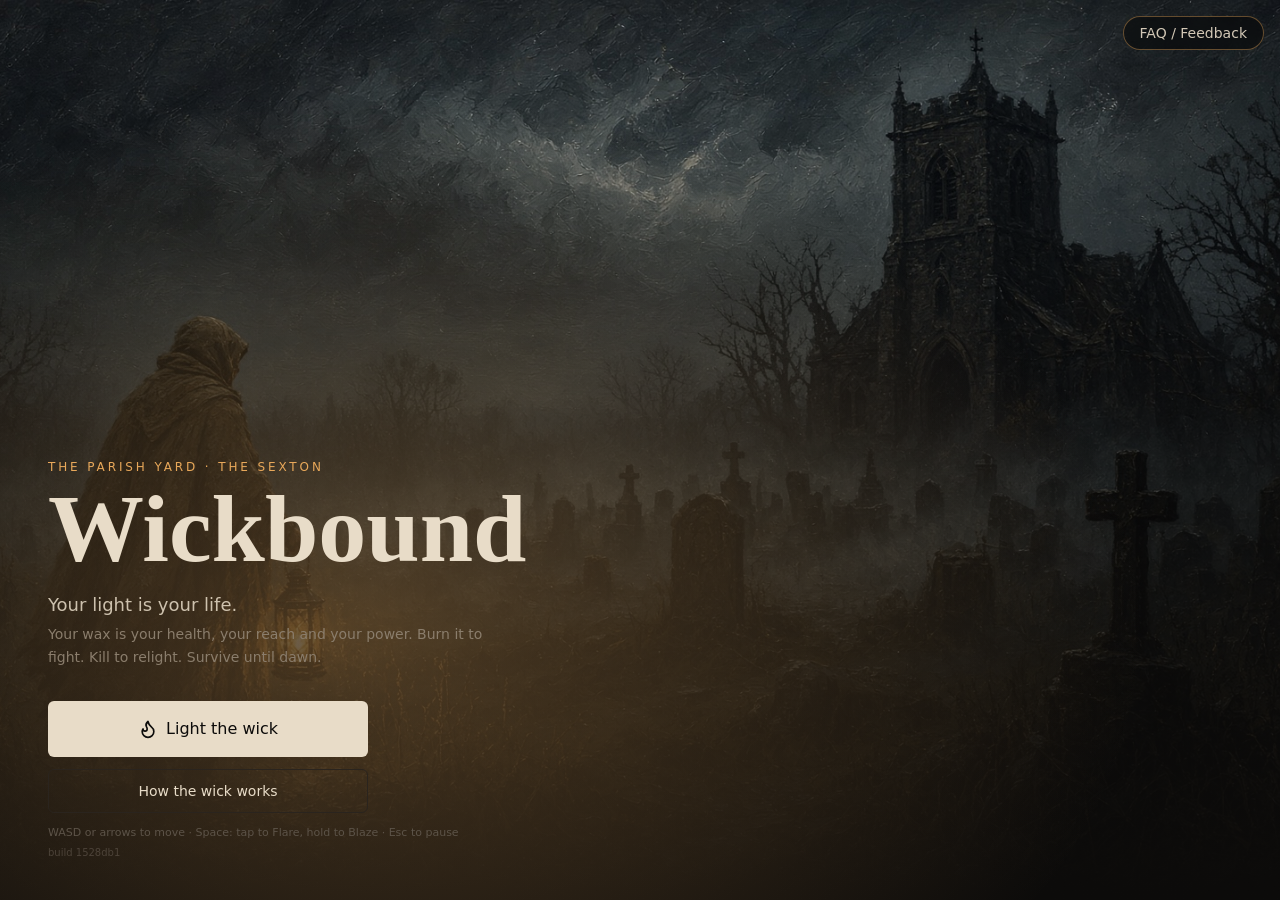
==== commit 6c033188: "Deploy playtest slice 1528db1" ====
--- a/index.html
+++ b/index.html
@@ -7,7 +7,7 @@
     <meta name="description" content="Wickbound: your light is your life. Burn wax to fight, kill to relight, and survive the parish yard until dawn." />
     <title>Wickbound (playtest slice)</title>
     <link rel="icon" type="image/svg+xml" href="./favicon.svg" />
-    <script type="module" crossorigin src="./assets/index-DyUufp65.js"></script>
+    <script type="module" crossorigin src="./assets/index-DjgurbUY.js"></script>
     <link rel="stylesheet" crossorigin href="./assets/index-DnArtB-p.css">
   </head>
   <body>
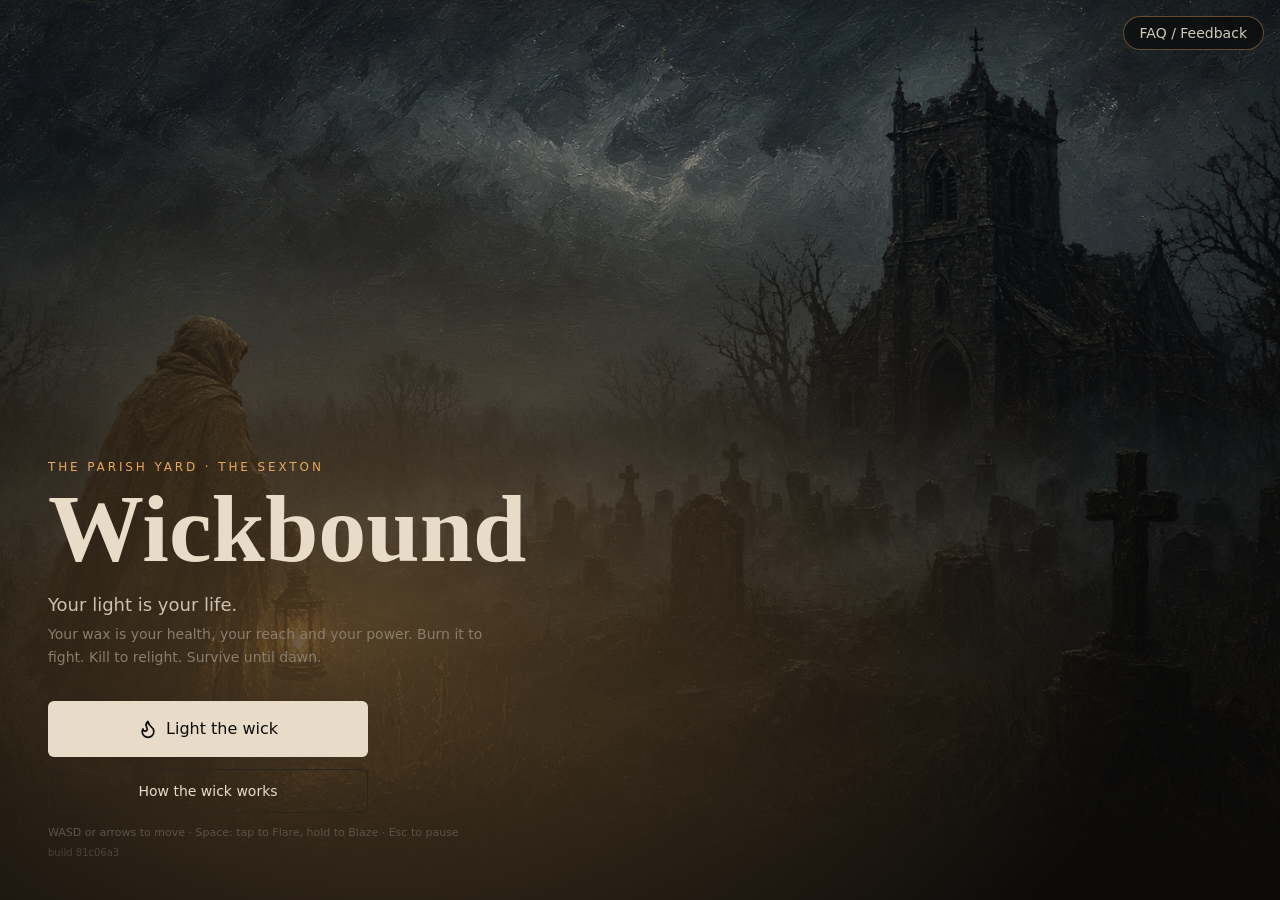
==== commit 427270a8: "Deploy playtest slice 81c06a3" ====
--- a/index.html
+++ b/index.html
@@ -7,7 +7,7 @@
     <meta name="description" content="Wickbound: your light is your life. Burn wax to fight, kill to relight, and survive the parish yard until dawn." />
     <title>Wickbound (playtest slice)</title>
     <link rel="icon" type="image/svg+xml" href="./favicon.svg" />
-    <script type="module" crossorigin src="./assets/index-DjgurbUY.js"></script>
+    <script type="module" crossorigin src="./assets/index-BmUH3kTK.js"></script>
     <link rel="stylesheet" crossorigin href="./assets/index-DnArtB-p.css">
   </head>
   <body>
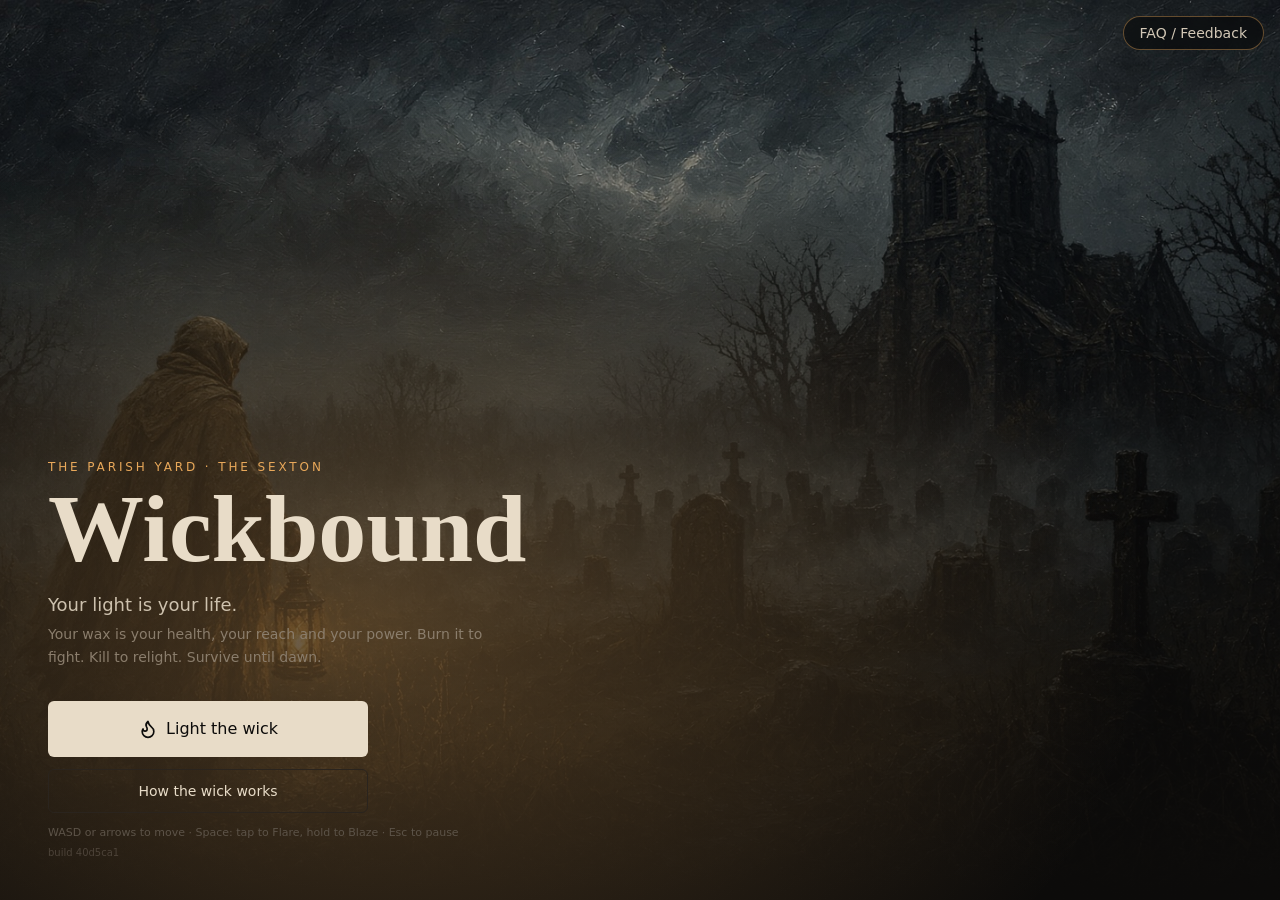
==== commit 5ca84eef: "Deploy playtest slice 40d5ca1" ====
--- a/index.html
+++ b/index.html
@@ -7,7 +7,7 @@
     <meta name="description" content="Wickbound: your light is your life. Burn wax to fight, kill to relight, and survive the parish yard until dawn." />
     <title>Wickbound (playtest slice)</title>
     <link rel="icon" type="image/svg+xml" href="./favicon.svg" />
-    <script type="module" crossorigin src="./assets/index-BmUH3kTK.js"></script>
+    <script type="module" crossorigin src="./assets/index-YLKU47hO.js"></script>
     <link rel="stylesheet" crossorigin href="./assets/index-DnArtB-p.css">
   </head>
   <body>
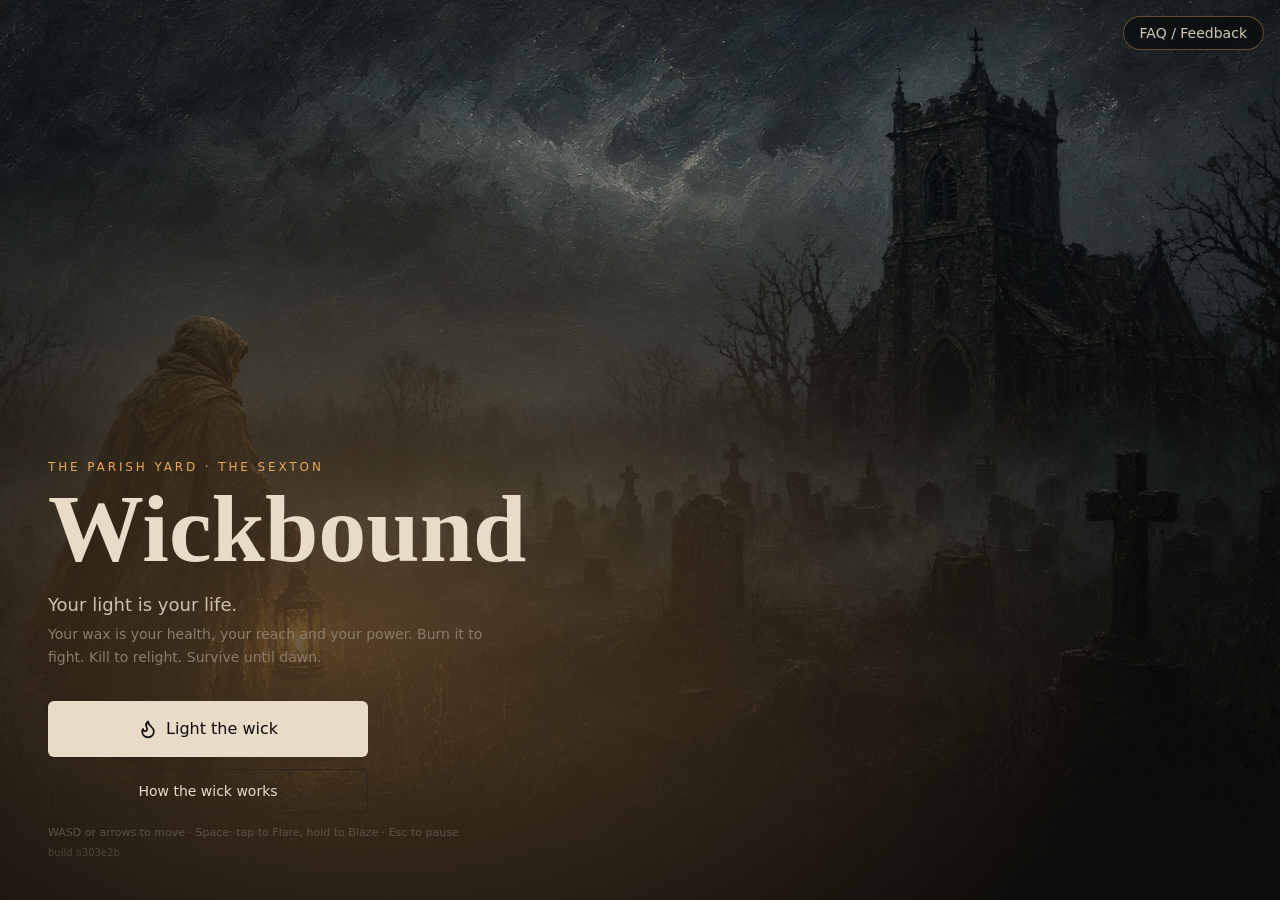
==== commit 89c5cfd9: "Deploy playtest slice a303e2b" ====
--- a/index.html
+++ b/index.html
@@ -7,7 +7,7 @@
     <meta name="description" content="Wickbound: your light is your life. Burn wax to fight, kill to relight, and survive the parish yard until dawn." />
     <title>Wickbound (playtest slice)</title>
     <link rel="icon" type="image/svg+xml" href="./favicon.svg" />
-    <script type="module" crossorigin src="./assets/index-YLKU47hO.js"></script>
+    <script type="module" crossorigin src="./assets/index-DPYXYDLn.js"></script>
     <link rel="stylesheet" crossorigin href="./assets/index-DnArtB-p.css">
   </head>
   <body>
